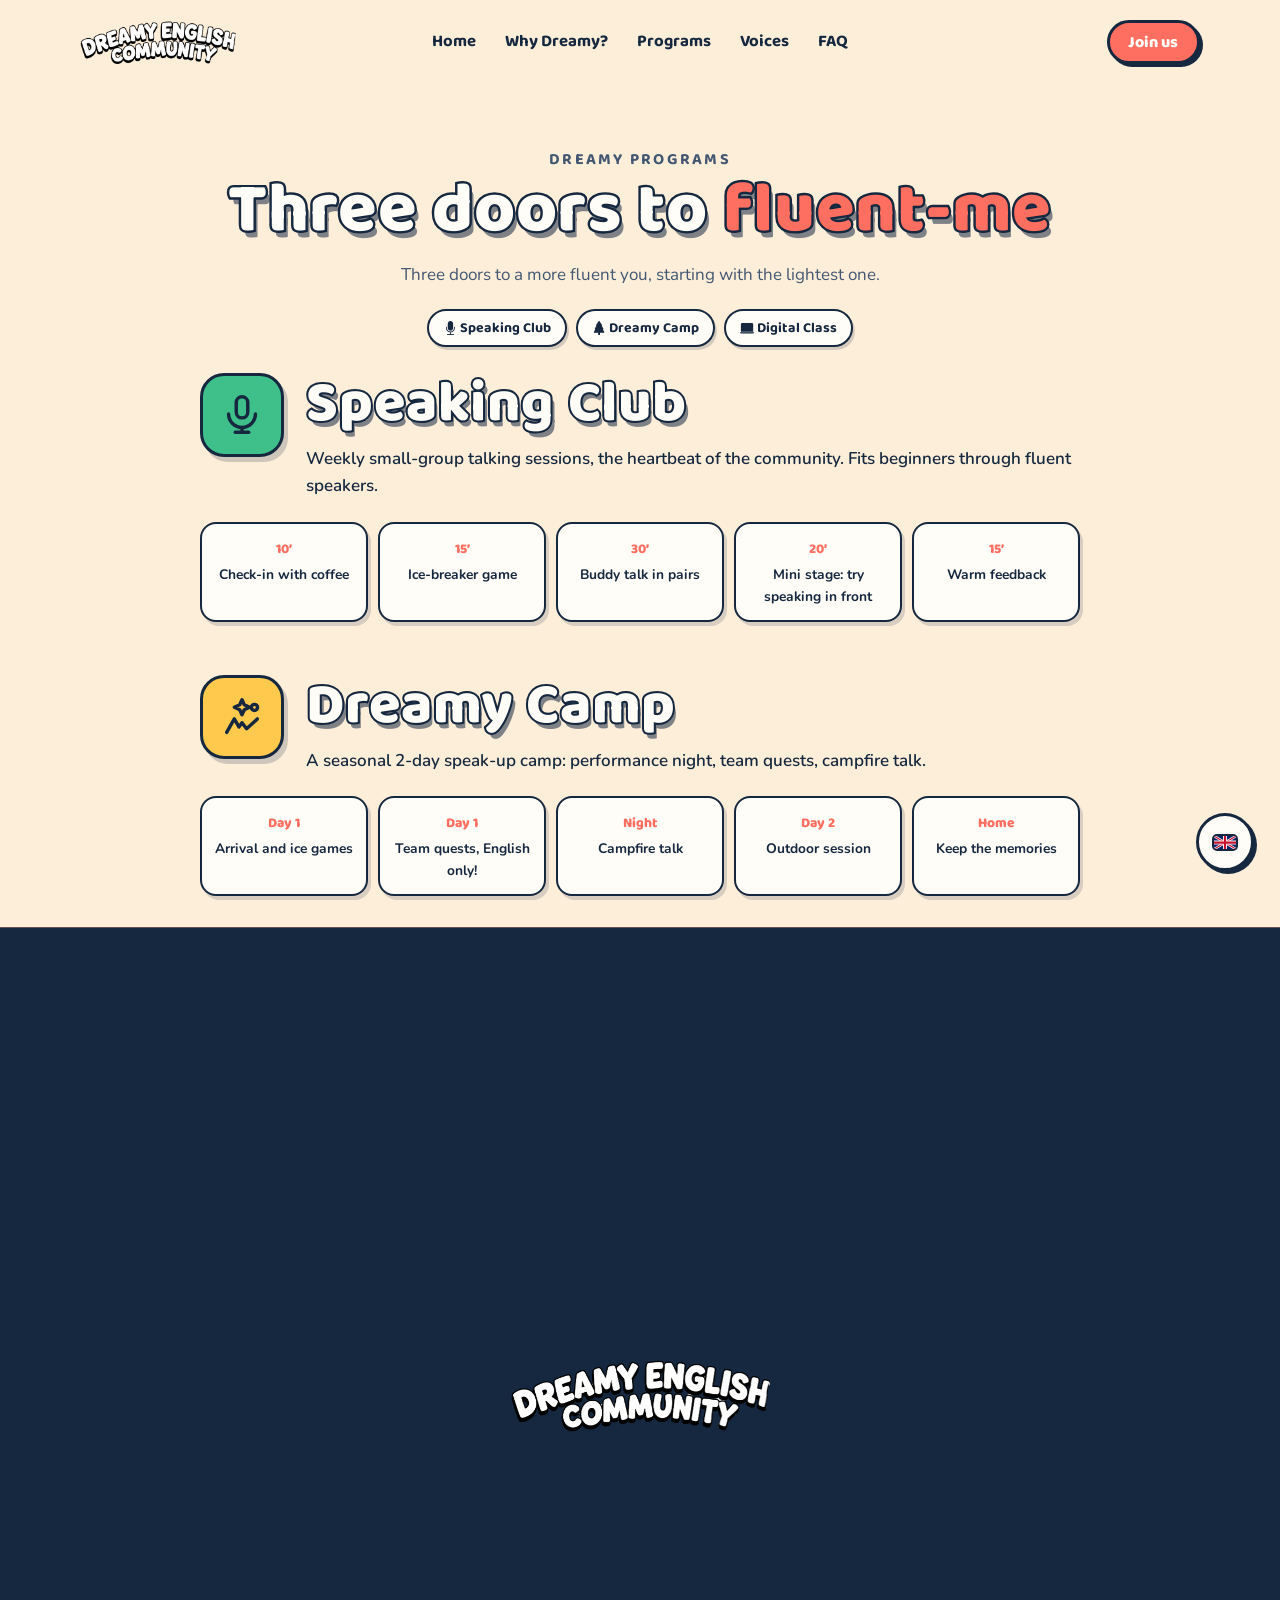
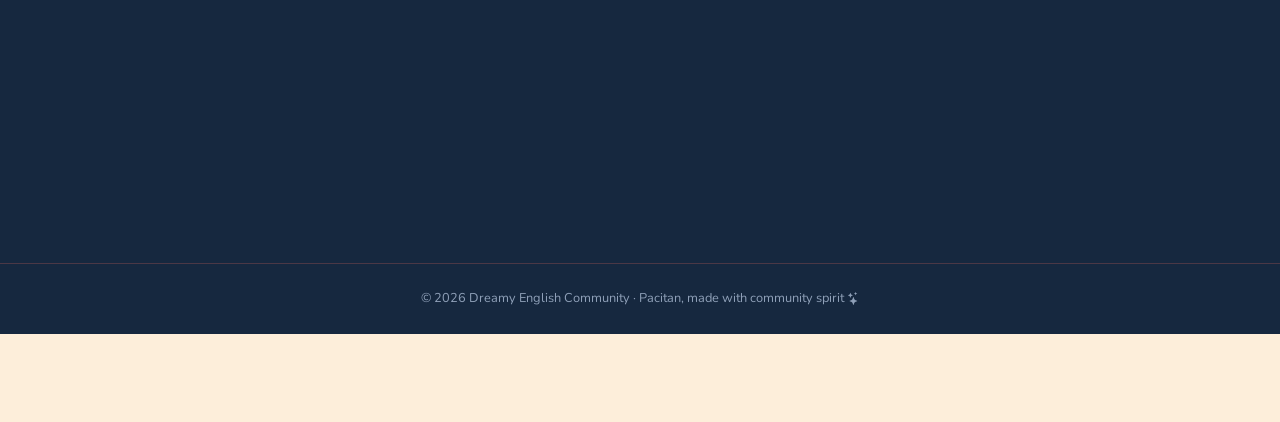
==== programs.html @ bcf71fe1 "minimal feature" ====
<!DOCTYPE html>
<html lang="en" data-lang="en">
<head>
  <meta charset="UTF-8" />
  <meta name="viewport" content="width=device-width, initial-scale=1" />
  <title>Programs · Dreamy English Community Pacitan</title>
  <meta name="description" content="Training programs at Dreamy English Community Pacitan: weekly Speaking Club, Dreamy Camp, and Digital Class." />
  <meta name="theme-color" content="#fdeeda" />
  <link rel="icon" type="image/svg+xml" href="assets/img/favicon.svg" />
  <!-- Logo wordmark DMC (asli komunitas) -->
  <link rel="preload" as="image" type="image/webp" href="assets/img/DMC.webp" />
  <link rel="preconnect" href="https://fonts.googleapis.com" />
  <link rel="preconnect" href="https://fonts.gstatic.com" crossorigin />
  <link href="https://fonts.googleapis.com/css2?family=Baloo+2:wght@600;700;800&family=Nunito:wght@400;600;700;800&display=swap" rel="stylesheet" />
  <link rel="stylesheet" href="assets/css/style.css?v=13" />
  <!-- Bootstrap Icons: font ikon lokal (assets/vendor) -->
  <link rel="stylesheet" href="assets/vendor/bootstrap-icons/bootstrap-icons.min.css" />
  <!-- Satu modul JS per fungsi; i18n.js dimuat lebih dulu (kamus bahasa) -->
  <script src="assets/js/i18n.js?v=10" defer></script>
  <script src="assets/js/transition.js?v=10" defer></script>
  <script src="assets/js/nav.js?v=10" defer></script>
  <script src="assets/js/reveal.js?v=10" defer></script>
  <script src="assets/js/modal.js?v=10" defer></script>
  <script src="assets/js/stats.js?v=10" defer></script>
  <script src="assets/js/tilt.js?v=10" defer></script>
</head>

<body data-meta-title="meta.title.programs" data-meta-desc="meta.desc.programs">
  <!-- Tirai transisi antar halaman -->
  <div class="page-curtain" aria-hidden="true">
    <div class="curtain curtain--a"></div>
    <div class="curtain curtain--b"><img src="assets/img/DMC.webp" alt="" width="967" height="272" decoding="async"></div>
  </div>

  <a class="skip-link" href="#main"><span data-i18n="a11y.skip">Skip to content →</span></a>

  <header class="nav">
    <div class="wrap nav__inner">
      <a class="nav__brand" href="index.html" data-page>
        <img class="brand-logo" src="assets/img/DMC.webp" alt="Dreamy English Community" width="967" height="272" decoding="async" fetchpriority="high">
      </a>

      <nav class="nav__links" aria-label="Main">
        <a href="index.html" data-page><span data-i18n="nav.home">Home</span></a>
        <a href="index.html#why" data-page><span data-i18n="nav.why">Why Dreamy?</span></a>
        <a href="programs.html" aria-current="page"><span data-i18n="nav.programs">Programs</span></a>
        <a href="index.html#voices" data-page><span data-i18n="nav.voices">Voices</span></a>
        <a href="index.html#faq" data-page><span data-i18n="nav.faq">FAQ</span></a>
      </nav>

      <div class="nav__actions">
        <button class="btn btn--coral btn--sm" data-open-modal>
          <span data-i18n="btn.join">Join us</span>
        </button>
      </div>
    </div>
  </header>

  <div class="nav__sheet" id="menu-sheet">
    <button class="sheet__close" data-close-menu aria-label="Close menu / tutup menu">
      <svg viewBox="0 0 24 24" fill="none" stroke="currentColor" stroke-width="3" stroke-linecap="round"><path d="M5 5l14 14M19 5L5 19"/></svg>
    </button>
    <a href="index.html" data-page><span data-i18n="nav.home">Home</span></a>
    <a href="index.html#why" data-page><span data-i18n="nav.why">Why Dreamy?</span></a>
    <a href="programs.html"><span data-i18n="nav.programs">Programs</span></a>
    <a href="index.html#voices" data-page><span data-i18n="nav.voices">Voices</span></a>
    <a href="index.html#faq" data-page><span data-i18n="nav.faq">FAQ</span></a>
    <button class="btn btn--coral" data-open-modal><span data-i18n="sheet.join">Join the community</span></button>
    <p class="sheet-tag"><i class="bi bi-stars" aria-hidden="true"></i> <span data-i18n="sheet.tag.programs">Pick your class, come along, keep talking</span></p>
  </div>

  <main id="main">
    <!-- Header halaman -->
    <section class="page-hero" data-bg="#fdeeda">
      <div class="wrap">
        <p class="eyebrow reveal" data-i18n="pg.eyebrow">Dreamy programs</p>
        <h1 class="sticker reveal" style="--d:1"><span data-i18n="pg.rest">Three doors to</span> <span style="color:var(--coral)" data-i18n="pg.hl">fluent-me</span></h1>
        <p class="section-sub reveal" style="--d:2" data-i18n="pg.sub">Three doors to a more fluent you, starting with the lightest one.</p>
        <div class="chips reveal" style="--d:3">
          <span><i class="bi bi-mic-fill" aria-hidden="true"></i> Speaking Club</span>
          <span><i class="bi bi-tree-fill" aria-hidden="true"></i> Dreamy Camp</span>
          <span><i class="bi bi-laptop-fill" aria-hidden="true"></i> Digital Class </i></span></span>
        </div>
      </div>
    </section>

    <div class="program-page" data-bg="#e9f7fb">
      <div class="wrap">
        <!-- ============ Program 1 ============ -->
        <article class="program-detail reveal" id="speaking-club">
          <div class="row">
            <div class="big-icon" style="--icon-bg: var(--leaf)">
              <svg viewBox="0 0 24 24" fill="none" stroke="currentColor" stroke-width="1.8" stroke-linecap="round" stroke-linejoin="round">
                <rect x="9" y="2.5" width="6" height="11" rx="3"/>
                <path d="M5 11.5a7 7 0 0 0 14 0"/>
                <path d="M12 18.5V21"/><path d="M8.5 21h7"/>
              </svg>
            </div>
            <div>
              <h2 class="sticker">Speaking Club</h2>
              <p class="lead" data-i18n="d1.body">Weekly small-group talking sessions, the heartbeat of the community. Fits beginners through fluent speakers.</p>
            </div>
          </div>
          <!-- TODO: sesuaikan ritme sesi dengan kebiasaan komunitas -->
          <ul class="flow" data-stagger>
            <li><em>10’</em><span data-i18n="d1.f1">Check-in with coffee</span></li>
            <li><em>15’</em><span data-i18n="d1.f2">Ice-breaker game</span></li>
            <li><em>30’</em><span data-i18n="d1.f3">Buddy talk in pairs</span></li>
            <li><em>20’</em><span data-i18n="d1.f4">Mini stage: try speaking in front</span></li>
            <li><em>15’</em><span data-i18n="d1.f5">Warm feedback</span></li>
          </ul>
        </article>

        <!-- ============ Program 2 ============ -->
        <article class="program-detail reveal" id="dreamy-camp">
          <div class="row">
            <div class="big-icon" style="--icon-bg: var(--sun)">
              <svg viewBox="0 0 24 24" fill="none" stroke="currentColor" stroke-width="1.8" stroke-linecap="round" stroke-linejoin="round">
                <path d="M12 3l1.2 2.6L16 6.9l-2.8 1.3L12 10.8l-1.2-2.6L8 6.9l2.8-1.3z"/>
                <path d="M4 20l4-7 2.4 4.2L12 15l2.4 3.1L20 13"/>
                <circle cx="18.5" cy="7" r="1.6"/>
              </svg>
            </div>
            <div>
              <h2 class="sticker">Dreamy Camp</h2>
              <p class="lead" data-i18n="d2.body">A seasonal 2-day speak-up camp: performance night, team quests, campfire talk.</p>
            </div>
          </div>
          <ul class="flow" data-stagger>
            <li><em>Day 1</em><span data-i18n="d2.f1">Arrival and ice games</span></li>
            <li><em>Day 1</em><span data-i18n="d2.f2">Team quests, English only!</span></li>
            <li><em>Night</em><span data-i18n="d2.f3">Campfire talk</span></li>
            <li><em>Day 2</em><span data-i18n="d2.f4">Outdoor session</span></li>
            <li><em>Home</em><span data-i18n="d2.f5">Keep the memories</span></li>
          </ul>
        </article>

        <!-- ============ Program 3 ============ -->
        <article class="program-detail reveal" id="digital-class">
          <div class="row">
            <div class="big-icon" style="--icon-bg: var(--sky)">
              <svg viewBox="0 0 24 24" fill="none" stroke="currentColor" stroke-width="1.8" stroke-linecap="round" stroke-linejoin="round">
                <rect x="3" y="4.5" width="18" height="12" rx="2.5"/>
                <path d="M9 20h6"/><path d="M12 16.5V20"/>
                <path d="M10 8.2l4 2.3-4 2.3z"/>
              </svg>
            </div>
            <div>
              <span class="soon-note"><i class="bi bi-hourglass-split" aria-hidden="true"></i> <span data-i18n="soon.badge">Coming soon</span></span>
              <h2 class="sticker">Digital Class</h2>
              <p class="lead" data-i18n="d3.body">Short online classes: pronunciation, grammar pills, presentation basics.</p>
            </div>
          </div>
          <ul class="flow" data-stagger>
            <li><em>Live</em><span data-i18n="d3.f1">Online class each week</span></li>
            <li><em>Pills</em><span data-i18n="d3.f2">5-minute grammar pills</span></li>
            <li><em>Drill</em><span data-i18n="d3.f3">Self-paced drills</span></li>
            <li><em>Gig</em><span data-i18n="d3.f4">Mini presentation gigs</span></li>
            <li><em>Cert</em><span data-i18n="d3.f5">Small certificate</span></li>
          </ul>
        </article>
      </div>
    </div>

    <!-- CTA -->
    <section class="join" id="join" data-bg="#ffeee9">
      <div class="wrap">
        <p class="eyebrow reveal" data-i18n="jn2.eyebrow">Pick one, or all three</p>
        <h2 class="reveal sticker" style="--d:1"><span data-i18n="jn2.rest">See you at the</span> <span style="color:var(--coral)" data-i18n="jn2.hl">next meetup</span></h2>
        <p class="section-sub reveal" style="--d:2" data-i18n="jn2.sub">No level bar to clear, just the intention to come. We clear the rest together.</p>
        <div class="join__cta reveal" style="--d:3">
          <button class="btn btn--coral" data-open-modal><span data-i18n="jn1.cta">Join us now</span></button>
          <a class="btn btn--ghost" href="index.html" data-page><span data-i18n="jn.back">Back to home</span></a>
        </div>
      </div>
    </section>
  </main>

  <!-- Footer -->
  <footer class="footer">
    <div class="wrap footer__grid">
      <div>
        <p class="brand">Dreamy English Community</p>
        <p data-i18n="foot.about">Learning English together with the Pacitan community, a human way.</p>
      </div>
      <nav class="footer__links" aria-label="Footer">
        <!-- TODO: ganti tautan sosial media komunitas -->
        <a href="#" rel="noopener">Instagram</a>
        <a href="#" rel="noopener">WhatsApp</a>
        <a href="index.html" data-page><span data-i18n="nav.home">Home</span></a>
        <a href="index.html#faq" data-page><span data-i18n="nav.faq">FAQ</span></a>
      </nav>
    </div>
    <small>© <span id="year">2026</span> <span data-i18n="foot.tail">Dreamy English Community · Pacitan, made with community spirit</span> <i class="bi bi-stars" aria-hidden="true"></i></small>
  </footer>

  <!-- Modal join (identik dengan halaman utama) -->
  <div class="modal" role="dialog" aria-modal="true" aria-labelledby="join-title" hidden>
    <div class="modal__backdrop" data-close-modal></div>
    <div class="modal__panel">
      <button class="modal__close" data-close-modal aria-label="Close">
        <svg viewBox="0 0 24 24" fill="none" stroke="currentColor" stroke-width="3" stroke-linecap="round"><path d="M5 5l14 14M19 5L5 19"/></svg>
      </button>
      <img class="modal__logo" src="assets/img/DMC.webp" alt="" width="967" height="272" loading="lazy" decoding="async">
      <h3 id="join-title"><span data-i18n="modal.title">Join Dreamy!</span> <i class="bi bi-stars" style="color:var(--coral)" aria-hidden="true"></i></h3>
      <p class="modal__intro" data-i18n="modal.intro">Three easy steps to join the community:</p>
      <ol class="modal__steps">
        <li><span class="n">1</span><span data-i18n="modal.s1">Say hi on our contact, and the admin will greet you.</span></li>
        <li><span class="n">2</span><span data-i18n="modal.s2">Join the community group for schedules.</span></li>
        <li><span class="n">3</span><span data-i18n="modal.s3">Show up and shine at the next meetup!</span></li>
      </ol>
      <!-- TODO: ganti tautan berikut dengan kontak asli komunitas -->
      <div class="modal__links">
        <a class="btn btn--coral" href="#" rel="noopener"><span data-i18n="modal.wa">Chat via WhatsApp</span></a>
        <a class="btn btn--ghost" href="#" rel="noopener"><span data-i18n="modal.ig">DM via Instagram</span></a>
      </div>
    </div>
  </div>

  <!-- Pemilih bahasa melayang: fixed kanan bawah, tetap terpakai saat digulir.
       Bendera SVG inline (UK / Indonesia / Jerman), pilih via klik atau tap. -->
  <div class="lang-fab">
    <div class="lang-pop" id="lang-pop" hidden>
      <p class="lang-pop__title" data-i18n="lang.title">Language</p>
      <button type="button" class="lang-pop__item" data-lang-choice="en" aria-pressed="true">
        <svg class="flag flag--en" viewBox="0 0 60 36" aria-hidden="true" focusable="false"><rect width="60" height="36" fill="#012169"/><path d="M0 0l60 36M60 0L0 36" stroke="#fff" stroke-width="7"/><path d="M0 0l60 36M60 0L0 36" stroke="#C8102E" stroke-width="3"/><path d="M30 0v36M0 18h60" stroke="#fff" stroke-width="11"/><path d="M30 0v36M0 18h60" stroke="#C8102E" stroke-width="6"/></svg>
        <span data-i18n="lang.en">English</span>
        <i class="bi bi-check2" aria-hidden="true"></i>
      </button>
      <button type="button" class="lang-pop__item" data-lang-choice="id" aria-pressed="false">
        <svg class="flag flag--id" viewBox="0 0 60 36" aria-hidden="true" focusable="false"><rect width="60" height="18" fill="#CE1126"/><rect y="18" width="60" height="18" fill="#fff"/></svg>
        <span data-i18n="lang.id">Indonesian</span>
        <i class="bi bi-check2" aria-hidden="true"></i>
      </button>
      <button type="button" class="lang-pop__item" data-lang-choice="de" aria-pressed="false">
        <svg class="flag flag--de" viewBox="0 0 60 36" aria-hidden="true" focusable="false"><rect width="60" height="12" fill="#1a1a1a"/><rect y="12" width="60" height="12" fill="#DD0000"/><rect y="24" width="60" height="12" fill="#FFCE00"/></svg>
        <span data-i18n="lang.de">German</span>
        <i class="bi bi-check2" aria-hidden="true"></i>
      </button>
    </div>
    <button type="button" class="lang-fab__btn" data-lang-toggle aria-expanded="false" aria-controls="lang-pop" aria-label="Pilih bahasa / choose language">
      <svg class="flag flag--en" viewBox="0 0 60 36" aria-hidden="true" focusable="false"><rect width="60" height="36" fill="#012169"/><path d="M0 0l60 36M60 0L0 36" stroke="#fff" stroke-width="7"/><path d="M0 0l60 36M60 0L0 36" stroke="#C8102E" stroke-width="3"/><path d="M30 0v36M0 18h60" stroke="#fff" stroke-width="11"/><path d="M30 0v36M0 18h60" stroke="#C8102E" stroke-width="6"/></svg>
      <svg class="flag flag--id" viewBox="0 0 60 36" aria-hidden="true" focusable="false"><rect width="60" height="18" fill="#CE1126"/><rect y="18" width="60" height="18" fill="#fff"/></svg>
      <svg class="flag flag--de" viewBox="0 0 60 36" aria-hidden="true" focusable="false"><rect width="60" height="12" fill="#1a1a1a"/><rect y="12" width="60" height="12" fill="#DD0000"/><rect y="24" width="60" height="12" fill="#FFCE00"/></svg>
    </button>
  </div>

</body>
</html>
---- assets/css/style.css ----
/* ==========================================================================
   Dreamy English Community · Pacitan
   Style sheet original (ditulis dari nol).
   Fitur: responsivitas (fp-fluid + breakpoint 810px),
          animasi halaman, transisi antar-halaman, reveal on scroll,
          modal "bounce-in", marquee, aksen warna per section,
          dukungan prefers-reduced-motion.
   Catatan: font Baloo 2 + Nunito dimuat dari Google Fonts (gratis).
            Jika offline, otomatis memakai font sistem.
   ========================================================================== */

/* ---------- 1. Desain token ---------- */
:root {
  /* Palet orisinal: ganti di sini untuk mengubah seluruh nuansa situs */
  --ink:        #16283f;   /* biru tua (teks/garis) */
  --ink-soft:   #435672;
  --paper:      #fffdf7;   /* putih gading (kartu) */
  --cream:      #fdf2e2;   /* dasar hero */
  --coral:      #ff6f61;
  --sun:        #ffc94d;
  --sky:        #5ec8f0;
  --leaf:       #3fbf8a;
  --grape:      #8a7bf7;
  --pink:       #ffb48c;

  --font-display: "Baloo 2", "Trebuchet MS", system-ui, -apple-system, sans-serif;
  --font-body:    "Nunito", system-ui, -apple-system, "Segoe UI", sans-serif;

  /* Lebar teks outline ikut skala ukuran font (halus di semua ukuran) */
  --stroke-w: clamp(2px, 0.055em + 1px, 6px);

  --radius-lg: 26px;
  --radius-md: 18px;

  /* Kurva: overshoot lembut untuk pop/bounce, lainnya alami */
  --ease-pop:  cubic-bezier(0.2, 0.9, 0.3, 1.25);
  --ease-out:  cubic-bezier(0.22, 1, 0.36, 1);
  --ease-swap: cubic-bezier(0.44, 0, 0.56, 1);

  --nav-h: 84px;
  --wrap: 1120px;
}

/* ---------- 2. Dasar ---------- */
*, *::before, *::after { box-sizing: border-box; margin: 0; padding: 0; }

html {
  scroll-behavior: smooth;
  /* mencegah scroll horizontal dari marquee/dekorasi */
  overflow-x: clip;
}

body {
  font-family: var(--font-body);
  font-size: 17px;
  line-height: 1.6;
  color: var(--ink);
  /* Latar bergeser lembut saat pengunjung melewati section berbeda
     (fitur "background color transition") */
  background-color: var(--page-bg, var(--cream));
  transition: background-color 0.9s var(--ease-swap);
  overflow-x: clip;
}

img, svg { display: block; max-width: 100%; }
a { color: inherit; text-decoration: none; }
ul, ol { list-style: none; }
button { font: inherit; border: 0; background: none; cursor: pointer; color: inherit; }

::selection { background: var(--sun); color: var(--ink); }

::-webkit-scrollbar { width: 10px; }
::-webkit-scrollbar-track { background: transparent; }
::-webkit-scrollbar-thumb {
  background: color-mix(in srgb, var(--ink) 55%, transparent);
  border-radius: 99px;
  border: 2px solid transparent;
  background-clip: content-box;
}

:focus-visible {
  outline: 3px solid var(--grape);
  outline-offset: 3px;
  border-radius: 6px;
}

.wrap {
  width: min(100% - 2.5rem, var(--wrap));
  margin-inline: auto;
}

/* Tautan lewati-konten (muncul saat difokuskan) */
.skip-link {
  position: fixed;
  top: 0.6rem;
  left: 0.6rem;
  z-index: 90;
  font-family: var(--font-display);
  font-weight: 700;
  background: var(--ink);
  color: #fff;
  border-radius: 999px;
  padding: 0.55em 1.1em;
  transform: translateY(-300%);
  transition: transform 0.25s ease;
}
.skip-link:focus-visible { transform: none; }

/* Utilitas teks gaya "stiker outline + bayangan keras"
   (teknik: paint-order + text-stroke, ditulis mandiri) */
.sticker {
  font-family: var(--font-display);
  font-weight: 800;
  color: var(--paper);
  -webkit-text-stroke: var(--stroke-w) var(--ink);
  paint-order: stroke fill;
  text-shadow:
    calc(var(--stroke-w) * 0.8) calc(var(--stroke-w) * 1.4) 0
    color-mix(in srgb, var(--ink) 55%, transparent);
  line-height: 1.08;
  letter-spacing: 0.01em;
}

/* Split bilingual: baris Inggris utama, baris Indonesia pendamping */
.eyebrow {
  font-family: var(--font-display);
  font-weight: 700;
  font-size: clamp(0.82rem, 1vw + 0.4rem, 1rem);
  letter-spacing: 0.14em;
  text-transform: uppercase;
  color: var(--ink-soft);
}

.section-head {
  max-width: 640px;
  margin-inline: auto;
  text-align: center;
  margin-bottom: clamp(2rem, 4vw, 3.4rem);
}
.section-head h2 {
  font-size: clamp(2rem, 3.2vw + 1rem, 3.4rem);
  margin: 0.3em 0 0.45em;
}
.section-head .section-sub {
  color: var(--ink-soft);
  font-size: clamp(1rem, 0.6vw + 0.85rem, 1.15rem);
}

/* ---------- 3. Tombol (hover "3D shift": melempar bayangan) ---------- */
.btn {
  --btn-bg: var(--sun);
  position: relative;
  display: inline-flex;
  align-items: center;
  gap: 0.6em;
  font-family: var(--font-display);
  font-weight: 800;
  font-size: clamp(1rem, 0.4vw + 0.9rem, 1.2rem);
  line-height: 1.2;
  color: var(--ink);
  background: var(--btn-bg);
  border: 3px solid var(--ink);
  border-radius: 999px;
  padding: 0.85em 1.5em;
  box-shadow: 4px 4px 0 var(--ink);
  transition: transform 0.18s ease, box-shadow 0.18s ease, background-color 0.18s ease;
  will-change: transform;
}
.btn:hover {
  transform: translate(-2px, -2px) rotate(-1.6deg);
  box-shadow: 7px 8px 0 var(--ink);
}
.btn:active {
  transform: translate(3px, 3px);
  box-shadow: 1px 1px 0 var(--ink);
}
.btn--coral { --btn-bg: var(--coral); color: var(--paper); }
.btn--ghost { --btn-bg: var(--paper); }
.btn--sm { padding: 0.6em 1.15em; font-size: 1rem; box-shadow: 3px 3px 0 var(--ink); }
/* ---------- 4. Pemilih bahasa melayang: tombol + popup berbendera ---------- */
.lang-fab {
  position: fixed;
  right: clamp(0.9rem, 2vw, 1.6rem);
  bottom: clamp(1.1rem, 4vh, 1.8rem);
  z-index: 70;
  display: grid;
  gap: 0.55rem;
  justify-items: end;
}
.lang-fab__btn {
  width: 58px;
  height: 58px;
  display: grid;
  place-items: center;
  border: 3px solid var(--ink);
  border-radius: 999px;
  background: var(--paper);
  box-shadow: 3px 3px 0 var(--ink);
  cursor: pointer;
  transition: transform 0.25s var(--ease-pop), box-shadow 0.25s ease;
}
/* bendera aktif di dalam tombol (lainnya disorok lewat data-lang pada html) */
.lang-fab__btn .flag { display: none; width: 26px; height: auto; border-radius: 5px; border: 2px solid var(--ink); background: #fff; }
html[data-lang="en"] .lang-fab__btn .flag--en,
html[data-lang="id"] .lang-fab__btn .flag--id,
html[data-lang="de"] .lang-fab__btn .flag--de { display: block; }
.lang-fab__btn:hover { transform: rotate(-6deg) scale(1.07); }
.lang-fab__btn:active { transform: translate(2px, 2px); box-shadow: 1px 1px 0 var(--ink); }
.lang-fab__btn:focus-visible { outline: 3px solid var(--coral); outline-offset: -3px; }
/* panel popup bendera, muncul di atas tombol */
.lang-pop {
  min-width: 216px;
  padding: 0.65rem;
  background: var(--paper);
  border: 3px solid var(--ink);
  border-radius: 18px;
  box-shadow: 5px 5px 0 var(--ink);
  transform-origin: bottom right;
}
.lang-pop[hidden] { display: none; }
body.lang-pop-open .lang-pop { animation: popIn 0.28s var(--ease-pop); }
@keyframes popIn {
  from { opacity: 0; transform: scale(0.7) translateY(10px); }
  to { opacity: 1; transform: none; }
}
.lang-pop__title {
  padding: 0 0.45rem 0.5rem;
  font-family: var(--font-display);
  font-weight: 800;
  font-size: 0.7rem;
  letter-spacing: 0.16em;
  text-transform: uppercase;
  color: var(--ink-soft);
}
.lang-pop__item {
  display: flex;
  align-items: center;
  gap: 0.7rem;
  width: 100%;
  padding: 0.5rem 0.5rem;
  border: 0;
  border-radius: 12px;
  background: none;
  cursor: pointer;
  text-align: left;
  font-family: var(--font-display);
  font-weight: 800;
  font-size: 1rem;
  color: var(--ink);
  transition: background 0.18s ease, transform 0.18s ease;
}
.lang-pop__item:hover { background: color-mix(in srgb, var(--sun) 28%, transparent); transform: translateX(3px); }
.lang-pop__item[aria-pressed="true"] { background: color-mix(in srgb, var(--leaf) 24%, transparent); }
.lang-pop__item:focus-visible { outline: 3px solid var(--coral); outline-offset: -3px; }
.lang-pop__item .flag { width: 36px; flex: none; border-radius: 6px; border: 2px solid var(--ink); background: #fff; }
.lang-pop__item .bi { margin-left: auto; color: var(--leaf); opacity: 0; transition: opacity 0.18s ease; }
.lang-pop__item[aria-pressed="true"] .bi { opacity: 1; }
/* cadangan ruang kosong agar tombol tidak menumpuk konten bawah */
body { padding-bottom: 88px; }
/* Pergantian bahasa: teks fade keluar lalu fade masuk (teks murni, tanpa campur) */
html.i18n-out [data-i18n] { animation: i18nOut 0.2s ease forwards; }
html.i18n-in [data-i18n] { animation: i18nIn 0.22s ease both; }
@keyframes i18nOut { to { opacity: 0; } }
@keyframes i18nIn { from { opacity: 0; } to { opacity: 1; } }
@media (prefers-reduced-motion: reduce) {
  html.i18n-out [data-i18n],
  html.i18n-in [data-i18n],
  body.lang-pop-open .lang-pop { animation: none; }
}

/* ---------- 3b. Bootstrap Icons (pengganti emotikon): sejajar & rapi ---------- */
.bi {
  line-height: 1;
  vertical-align: -0.08em;
  display: inline-block;
}
.spark .bi { vertical-align: 0.02em; }

/* ---------- 4. Navigasi sticky ---------- */
.nav {
  position: sticky;
  top: 0;
  z-index: 40;
  height: var(--nav-h);
  display: flex;
  align-items: center;
  background: transparent;
  transition: background-color 0.4s ease, box-shadow 0.4s ease, backdrop-filter 0.4s ease;
}
body.nav-solid .nav {
  background: color-mix(in srgb, var(--page-bg, var(--cream)) 84%, transparent);
  backdrop-filter: blur(10px) saturate(1.3);
  box-shadow: 0 3px 0 color-mix(in srgb, var(--ink) 10%, transparent);
}
.nav__inner {
  display: grid;
  grid-template-columns: 1fr auto 1fr;
  align-items: center;
  gap: 1.5rem;
}
/* Ponsel (dasar): logo di tengah bar & berfungsi pembuka menu sheet.
   Desktop (min 810px) menggeser logo kembali ke kiri via media query di bawah. */
.nav__brand {
  grid-column: 2;
  justify-self: center;
  display: inline-flex;
  align-items: center;
  cursor: pointer;
  -webkit-tap-highlight-color: transparent;
}
/* Logo wordmark DMC (rasio asli 3868x1088) */
.nav__brand .brand-logo { height: clamp(30px, 2vw + 22px, 44px); width: auto; }

.nav__links {
  display: none; /* ponsel: tersembunyi; desktop mengaktifkannya di min 810px */
  align-items: center;
  gap: 1.6rem;
  font-family: var(--font-display);
  font-weight: 700;
  font-size: 1.05rem;
}
.nav__links a {
  position: relative;
  padding: 0.3em 0.1em;
}
/* garis bawah melompat saat hover */
.nav__links a::after {
  content: "";
  position: absolute;
  left: 0; right: 0; bottom: -2px;
  height: 3px;
  border-radius: 3px;
  background: var(--coral);
  transform: scaleX(0);
  transform-origin: right;
  transition: transform 0.32s var(--ease-pop);
}
.nav__links a:hover::after {
  transform: scaleX(1);
  transform-origin: left;
}
.nav__actions { justify-self: end; display: flex; align-items: center; gap: 0.8rem; }
/* Tombol Join hanya tampil di desktop (min 810px) */
.nav__actions .btn { display: none; }

/* Sheet menu penuh (dibuka lewat logo): tombol tutup di kanan atas + logo dekoratif */
.sheet__close {
  position: absolute;
  top: 1.1rem;
  right: 1.1rem;
  width: 46px; height: 46px;
  display: grid;
  place-items: center;
  border: 3px solid var(--ink);
  border-radius: 999px;
  background: var(--coral);
  color: var(--paper);
  box-shadow: 3px 3px 0 var(--ink);
  transition: transform 0.2s ease, box-shadow 0.2s ease;
}
.sheet__close:hover { transform: rotate(10deg) scale(1.06); }
.sheet__close:active { transform: translate(2px, 2px); box-shadow: 1px 1px 0 var(--ink); }
.sheet__close svg { width: 18px; }

/* Menu layar penuh: sheet dibuka lewat logo, dengan stagger tiap link */
.nav__sheet {
  position: fixed;
  inset: 0;
  z-index: 50; /* di atas nav-bar agar tombol X tidak tertutup */
  display: none;
  flex-direction: column;
  justify-content: center;
  align-items: center;
  gap: 0.4rem;
  background: color-mix(in srgb, var(--cream) 90%, var(--sun) 10%);
  padding: calc(var(--nav-h) + 2rem) 2rem 3rem;
  text-align: center;
}
.nav__sheet a {
  font-family: var(--font-display);
  font-weight: 800;
  font-size: clamp(1.9rem, 7vw, 2.8rem);
  padding: 0.25em 0.5em;
  opacity: 0;
  transform: translateY(-14px);
  transition: opacity 0.4s ease, transform 0.5s var(--ease-pop);
  transition-delay: calc(var(--i, 0) * 60ms);
}
.nav__sheet a:hover { color: var(--coral); }
body.menu-open .nav__sheet a { opacity: 1; transform: none; }
.nav__sheet .sheet-tag { color: var(--ink-soft); font-weight: 700; margin-top: 1.2rem; }

body.menu-open .nav__sheet { display: flex; }
body.menu-open { overflow: hidden; }

/* ---------- 5. Hero ---------- */
.hero {
  position: relative;
  overflow: clip;
  padding: clamp(2.5rem, 6vh, 5rem) 0 clamp(3rem, 7vh, 5rem);
  min-height: calc(100svh - var(--nav-h));
  display: grid;
  align-content: center;
}
.hero__inner {
  display: grid;
  grid-template-columns: 1.15fr 0.85fr;
  gap: clamp(2rem, 4vw, 4rem);
  align-items: center;
}
.hero__badge {
  display: inline-flex;
  align-items: center;
  gap: 0.5em;
  font-family: var(--font-display);
  font-weight: 700;
  font-size: 0.95rem;
  background: var(--paper);
  border: 2.5px solid var(--ink);
  border-radius: 999px;
  padding: 0.45em 1em;
  box-shadow: 3px 3px 0 var(--ink);
  margin-bottom: 1.4rem;
}
.hero__badge .dot {
  width: 10px; height: 10px; border-radius: 99px;
  background: var(--leaf);
  box-shadow: 0 0 0 3px color-mix(in srgb, var(--leaf) 30%, transparent);
  animation: blip 2.2s ease-in-out infinite;
}
@keyframes blip { 50% { box-shadow: 0 0 0 7px color-mix(in srgb, var(--leaf) 14%, transparent); } }

.hero h1 {
  font-size: clamp(2.9rem, 6.2vw + 1rem, 5.6rem);
  max-width: 12ch;
}
.hero h1 .accent { color: var(--sun); }
.hero h1 .accent--coral { color: var(--coral); }
.hero__lead {
  margin-top: 1.2rem;
  font-size: clamp(1.05rem, 0.7vw + 0.9rem, 1.35rem);
  font-weight: 600;
  color: var(--ink);
  max-width: 46ch;
}
.hero__cta {
  display: flex;
  flex-wrap: wrap;
  gap: 1rem;
  margin-top: 1.8rem;
}
.hero__note { margin-top: 1rem; font-size: 0.85rem; color: var(--ink-soft); }

/* Ilustrasi kartu berlapis di kanan, tiap lapis punya "float" sendiri */
.hero__art {
  position: relative;
  aspect-ratio: 4 / 4.6;
  max-width: 460px;
  justify-self: end;
  width: 100%;
}
.hero-card {
  position: absolute;
  border: 3px solid var(--ink);
  border-radius: var(--radius-lg);
  background: var(--paper);
  box-shadow: 6px 8px 0 color-mix(in srgb, var(--ink) 22%, transparent);
  display: grid;
  place-items: center;
  font-weight: 700;
  will-change: transform;
}
.hero-card svg { width: 55%; }
.hero-card--sun {
  width: 62%; aspect-ratio: 1;
  top: 4%; left: 0; z-index: 2;
  background: var(--sun);
  border-radius: 999px;
  animation: floaty 5s ease-in-out infinite;
}
.hero-card--sky {
  width: 54%; aspect-ratio: 1;
  bottom: 0; right: 2%;
  background: var(--sky);
  border-radius: 999px;
  animation: floaty 6.2s ease-in-out 0.4s infinite;
}
.hero-card--paper {
  width: 58%;
  aspect-ratio: 4/3.4;
  top: 30%; right: 20%;
  z-index: 3;
  padding: 1rem;
  animation: floaty 5.6s ease-in-out 0.8s infinite;
}
.hero-card--paper .gc {
  font-family: var(--font-display); font-weight: 800;
  font-size: clamp(1.3rem, 2.4vw, 1.8rem);
  color: var(--ink);
  text-align: center;
}
@keyframes floaty {
  0%, 100% { transform: translateY(0) rotate(var(--rot, 0deg)); }
  50%      { transform: translateY(-12px) rotate(var(--rot, 0deg)); }
}

/* Indikator scroll dengan roda berjalan naik-turun terus */
.scroll-hint {
  display: flex;
  flex-direction: column;
  align-items: center;
  gap: 0.4rem;
  margin: clamp(2rem, 6vh, 3.5rem) auto 0;
  color: var(--ink-soft);
  font-family: var(--font-display);
  font-weight: 700;
  font-size: 0.8rem;
  letter-spacing: 0.16em;
  text-transform: uppercase;
}
.scroll-hint .mouse {
  width: 26px; height: 42px;
  border: 3px solid var(--ink);
  border-radius: 999px;
  position: relative;
  background: var(--paper);
}
.scroll-hint .mouse::before {
  content: "";
  position: absolute;
  left: 50%; top: 8px;
  width: 5px; height: 9px;
  margin-left: -2.5px;
  border-radius: 3px;
  background: var(--ink);
  animation: wheel 1.4s ease-in-out infinite;
}
@keyframes wheel {
  0%   { transform: translateY(0);    opacity: 1; }
  65%  { transform: translateY(11px); opacity: 0; }
  100% { transform: translateY(0);    opacity: 0; }
}

/* ---------- 6. Baris statistik ---------- */
.stats {
  display: grid;
  grid-template-columns: repeat(3, 1fr);
  gap: clamp(1rem, 2.5vw, 2.5rem);
  max-width: 780px;
  margin: 0 auto clamp(3rem, 7vh, 4.5rem);
  text-align: center;
}
.stat__num {
  font-family: var(--font-display);
  font-weight: 800;
  font-size: clamp(2.4rem, 4.6vw + 1rem, 4rem);
  color: var(--ink);
}
.stat__num .suffix { color: var(--coral); }
.stat__label { font-weight: 700; }

/* ---------- 7. Marquee teks berjalan ---------- */
.marquee {
  border-block: 3px solid var(--ink);
  background: var(--paper);
  overflow: clip;
  padding: 0.85rem 0;
}
.marquee__track {
  display: flex;
  gap: 2.6rem;
  width: max-content;
  font-family: var(--font-display);
  font-weight: 800;
  font-size: clamp(1.1rem, 1.4vw + 0.6rem, 1.6rem);
  letter-spacing: 0.06em;
  text-transform: uppercase;
  animation: marquee 26s linear infinite;
}
.marquee__track span { white-space: nowrap; }
.marquee__track .spark { color: var(--coral); }
@keyframes marquee { to { transform: translateX(-50%); } }
.marquee:hover .marquee__track { animation-play-state: paused; }

/* ---------- 8. Reveal on scroll (IntersectionObserver) ---------- */
.reveal {
  opacity: 0;
  transform: translateY(28px);
  transition:
    opacity 0.65s ease,
    transform 0.65s var(--ease-out);
  transition-delay: calc(var(--d, 0) * 85ms);
  will-change: opacity, transform;
}
.reveal.is-in { opacity: 1; transform: none; }

/* ---------- 9. Section "Mengapa Dreamy" ---------- */
.why { padding: clamp(3.5rem, 8vh, 6rem) 0; }
.why__grid {
  display: grid;
  grid-template-columns: repeat(4, 1fr);
  gap: clamp(1rem, 1.8vw, 1.6rem);
}
.card {
  background: var(--paper);
  border: 3px solid var(--ink);
  border-radius: var(--radius-lg);
  padding: 1.6rem 1.3rem 1.4rem;
  box-shadow: 5px 6px 0 color-mix(in srgb, var(--ink) 18%, transparent);
  transition: transform 0.3s var(--ease-pop), box-shadow 0.3s ease;
  position: relative;
}
.card:hover {
  transform: translateY(-6px) rotate(-0.8deg);
  box-shadow: 8px 10px 0 color-mix(in srgb, var(--ink) 22%, transparent);
}
.card__icon {
  width: 62px; height: 62px;
  display: grid; place-items: center;
  border: 3px solid var(--ink);
  border-radius: 18px;
  margin-bottom: 1.1rem;
  background: var(--icon-bg, var(--sky));
}
.card__icon svg { width: 34px; height: 34px; color: var(--ink); }
.card h3 {
  font-family: var(--font-display);
  font-weight: 800;
  font-size: 1.25rem;
  margin-bottom: 0.35rem;
}

/* ---------- 10. Program ---------- */
.programs {
  padding-block: clamp(3.5rem, 8vh, 6rem);
  background:
    radial-gradient(closest-side, color-mix(in srgb, var(--grape) 12%, transparent), transparent)
    no-repeat 85% 12% / 42rem 42rem;
}
.program-grid {
  display: grid;
  grid-template-columns: repeat(3, 1fr);
  gap: clamp(1.2rem, 2vw, 1.8rem);
}
.program {
  display: flex;
  flex-direction: column;
  gap: 0.9rem;
}
.program .tag,
.program-detail .tag {
  align-self: flex-start;
  font-family: var(--font-display);
  font-weight: 700;
  font-size: 0.82rem;
  letter-spacing: 0.1em;
  text-transform: uppercase;
  background: var(--tag-bg, var(--leaf));
  border: 2.5px solid var(--ink);
  border-radius: 999px;
  padding: 0.32em 0.9em;
}
/* Di luar wadah flex, tag butuh blok inline sendiri */
.program-detail .tag {
  display: inline-block;
  margin-bottom: 0.55rem;
}
/* Lencana "segera hadir" (Digital Class masih disiapkan) */
.tag--soon {
  --tag-bg: var(--sun);
  animation: soonWobble 2.8s ease-in-out infinite;
}
.tag--soon .bi {
  vertical-align: -0.12em;
  margin-right: 0.3rem;
}
/* Di kartu program, lencana soon menggantikan tautan detail dan menempel di dasar kartu */
.program .tag--soon { margin-top: auto; }
@keyframes soonWobble {
  0%, 100% { transform: rotate(0deg); }
  25% { transform: rotate(-2deg); }
  75% { transform: rotate(2deg); }
}
@media (prefers-reduced-motion: reduce) {
  .tag--soon { animation: none; }
}
.program .list { display: grid; gap: 0.4rem; font-size: 0.98rem; }
.program .list li {
  display: flex;
  gap: 0.5rem;
  align-items: flex-start;
}
.program .list li::before {
  /* bi-stars: glif ikon dari font bootstrap-icons (bukan karakter teks) */
  font-family: "bootstrap-icons";
  content: "\f589";
  font-size: 0.8em;
  color: var(--coral);
  flex: none;
  transform: translateY(2px);
}
.program .more {
  margin-top: auto;
  display: inline-flex;
  align-items: center;
  gap: 0.45em;
  font-family: var(--font-display);
  font-weight: 700;
  color: var(--ink);
}
.program .more svg { width: 18px; transition: transform 0.3s var(--ease-pop); }
.program:hover .more svg { transform: translateX(5px); }

/* ---------- 11. Testimoni "Voices" ---------- */
.voices { padding-block: clamp(3.5rem, 8vh, 6rem); }
.voices__grid {
  display: grid;
  grid-template-columns: repeat(3, 1fr);
  gap: clamp(1.2rem, 2vw, 1.8rem);
}
.quote {
  background: var(--paper);
  border: 3px solid var(--ink);
  border-radius: var(--radius-lg);
  padding: 1.5rem;
  box-shadow: 5px 6px 0 color-mix(in srgb, var(--ink) 18%, transparent);
  display: flex;
  flex-direction: column;
  gap: 0.9rem;
}
.quote .stars {
  display: flex;
  gap: 2px;
  color: var(--ink);
}
.quote .stars svg { width: 22px; height: 22px; }
.quote .stars svg .fill { fill: var(--sun); stroke: var(--ink); stroke-width: 1.6; }
.quote blockquote {
  font-weight: 600;
  font-size: 1.02rem;
  color: var(--ink);
}
.quote figcaption {
  margin-top: auto;
  display: flex;
  align-items: center;
  gap: 0.7rem;
}
.avatar {
  width: 44px; height: 44px;
  border-radius: 999px;
  border: 3px solid var(--ink);
  display: grid; place-items: center;
  background: var(--av, var(--sky));
  font-family: var(--font-display);
  font-weight: 800;
}
.quote .who strong { font-family: var(--font-display); display: block; line-height: 1.2; }
.quote .who span { font-size: 0.85rem; color: var(--ink-soft); }

/* ---------- 12. FAQ (ackordion mulus, grid-rows trick) ---------- */
.faq-section { padding-block: clamp(3.5rem, 8vh, 6rem); }
.faq-list { max-width: 760px; margin-inline: auto; display: grid; gap: 0.9rem; }
.faq-item {
  background: var(--paper);
  border: 3px solid var(--ink);
  border-radius: var(--radius-md);
  box-shadow: 4px 5px 0 color-mix(in srgb, var(--ink) 16%, transparent);
  overflow: hidden;
}
.faq-item summary,
.faq-item .faq-q {
  width: 100%;
  display: flex;
  align-items: center;
  justify-content: space-between;
  gap: 1rem;
  padding: 1.05rem 1.2rem;
  font-family: var(--font-display);
  font-weight: 700;
  font-size: 1.1rem;
  text-align: left;
  cursor: pointer;
}
.faq-item .chev {
  flex: none;
  width: 30px; height: 30px;
  border: 2.5px solid var(--ink);
  border-radius: 999px;
  display: grid; place-items: center;
  transition: transform 0.35s var(--ease-pop), background-color 0.3s ease;
  background: var(--sun);
}
.faq-item .chev svg { width: 14px; color: var(--ink); }
.faq-item.open .chev { transform: rotate(180deg); background: var(--coral); }
.faq-a {
  display: grid;
  grid-template-rows: 0fr;             /* tinggi 0 saat tertutup */
  transition: grid-template-rows 0.4s var(--ease-out);
}
.faq-item.open .faq-a { grid-template-rows: 1fr; }
.faq-a > div { overflow: hidden; }
.faq-a p { padding: 0 1.2rem 1.15rem; color: var(--ink-soft); }

/* ---------- 13. CTA akhir + footer ---------- */
.join {
  padding-block: clamp(4rem, 10vh, 6.5rem);
  text-align: center;
}
.join h2 { font-size: clamp(2.4rem, 4vw + 1rem, 4rem); }
.join .section-sub { margin-top: 0.8rem; color: var(--ink-soft); }
.join__cta { display: flex; flex-wrap: wrap; justify-content: center; gap: 1rem; margin-top: 2rem; }

.footer {
  border-top: 3px solid var(--ink);
  background: var(--ink);
  color: #e8eef7;
  padding: 2.6rem 0 1.6rem;
}
.footer__grid {
  display: flex;
  flex-wrap: wrap;
  gap: 1.6rem;
  align-items: start;
  justify-content: space-between;
}
.footer .brand {
  font-family: var(--font-display);
  font-weight: 800;
  font-size: 1.4rem;
  color: #fff;
}

.footer p { color: #b8c4d6; max-width: 32ch; }
.footer__links { display: grid; gap: 0.35rem; font-weight: 700; }
.footer__links a:hover { color: var(--sun); }
.footer small {
  display: block;
  margin-top: 2rem;
  text-align: center;
  color: #8fa0b8;
  font-size: 0.8rem;
}

/* ---------- 14. Modal (dialog "Join") ---------- */
.modal {
  position: fixed;
  inset: 0;
  z-index: 60;
  display: grid;
  place-items: center;
  padding: 1.2rem;
}
.modal[hidden] { display: none; }
.modal__backdrop {
  position: absolute;
  inset: 0;
  background: color-mix(in srgb, var(--ink) 55%, transparent);
  backdrop-filter: blur(4px);
}
.modal__panel {
  position: relative;
  width: min(100%, 480px);
  max-height: calc(100dvh - 2.6rem); /* layar kecil: panel bisa digulir */
  overflow: auto;
  background: var(--cream);
  border: 3px solid var(--ink);
  border-radius: var(--radius-lg);
  box-shadow: 8px 10px 0 color-mix(in srgb, var(--ink) 45%, transparent);
  padding: 1.9rem 1.6rem 1.6rem;
}
.modal__close {
  position: absolute;
  top: -16px; right: -10px;
  width: 44px; height: 44px;
  background: var(--coral);
  color: var(--paper);
  border: 3px solid var(--ink);
  border-radius: 999px;
  display: grid; place-items: center;
  box-shadow: 3px 3px 0 var(--ink);
  transition: transform 0.2s ease, box-shadow 0.2s ease;
}
.modal__close:hover { transform: rotate(8deg) scale(1.06); }
.modal__close svg { width: 18px; }
/* Logo komunitas di atas judul modal */
.modal__logo {
  display: block;
  width: min(230px, 64%);
  height: auto;
  margin: 0.2rem auto 0.9rem;
}
.modal h3 {
  font-family: var(--font-display);
  font-weight: 800;
  font-size: 1.7rem;
  margin-bottom: 0.3rem;
}
.modal__intro { color: var(--ink-soft); margin-bottom: 1.2rem; }
.modal__steps { display: grid; gap: 0.75rem; margin-bottom: 1.4rem; }
.modal__steps li {
  display: flex;
  gap: 0.8rem;
  align-items: center;
  background: var(--paper);
  border: 2.5px solid var(--ink);
  border-radius: 16px;
  padding: 0.7rem 0.9rem;
  font-weight: 600;
}
.modal__steps .n {
  flex: none;
  width: 34px; height: 34px;
  border-radius: 999px;
  border: 2.5px solid var(--ink);
  display: grid; place-items: center;
  font-family: var(--font-display);
  font-weight: 800;
  background: var(--tag-bg, var(--sun));
}
.modal__steps li:nth-child(2n) .n { background: var(--sky); }
.modal__links { display: grid; gap: 0.7rem; }

/* Keyframes modal: masuk dengan overshoot + item berjeda (mirip rasa
   dialog aplikasi, kode tetap nilai & nama orisinal) */
.modal--in .modal__backdrop { animation: fade-in 0.28s ease both; }
.modal--in .modal__panel    { animation: pop-in 0.5s var(--ease-pop) both; }
.modal--in .modal__panel > * { animation: item-in 0.45s var(--ease-pop) both; }
.modal--in .modal__panel > *:nth-child(1) { animation-delay: 0.16s; }
.modal--in .modal__panel > *:nth-child(2) { animation-delay: 0.23s; }
.modal--in .modal__panel > *:nth-child(3) { animation-delay: 0.30s; }
.modal--in .modal__panel > *:nth-child(4) { animation-delay: 0.37s; }
.modal--in .modal__panel > *:nth-child(5) { animation-delay: 0.44s; }

.modal--out .modal__backdrop { animation: fade-out 0.18s ease-in both; }
.modal--out .modal__panel    { animation: pop-out 0.2s ease-in both; }
@keyframes fade-in  { from { opacity: 0; } }
@keyframes fade-out { to   { opacity: 0; } }
@keyframes pop-in {
  from { opacity: 0; transform: translateY(34px) scale(0.86); }
}
@keyframes item-in {
  from { opacity: 0; transform: translateY(16px) scale(0.94); }
}
@keyframes pop-out {
  to { opacity: 0; transform: translateY(18px) scale(0.9); }
}
body.modal-open { overflow: hidden; }

/* ---------- 15. Transisi antar halaman (tirai dua lapis) ---------- */
.page-curtain {
  position: fixed;
  inset: 0;
  z-index: 80;
  pointer-events: none;
}
/* Tanpa JS: tirai tidak berlaku */
html:not(.js) .page-curtain { display: none; }
.page-curtain .curtain {
  position: absolute;
  inset: -2% 0;
  transform: translateY(101%);
  will-change: transform;
}
/* Saat menutup menuju halaman lain: dua lapisan naik dari bawah */
.page-curtain.page-curtain__cover .curtain {
  animation: curtain-close 0.42s ease-in forwards;
}
.page-curtain__cover .curtain--a { animation-delay: 0s; }
.page-curtain__cover .curtain--b { animation-delay: 0.09s; }
@keyframes curtain-close { to { transform: translateY(0); } }
.page-curtain .curtain--a { background: var(--coral); }
.page-curtain .curtain--b {
  background: var(--ink);
  display: grid;
  place-items: center;
}
/* Logo komunitas di tengah tirai */
.page-curtain .curtain--b img {
  width: min(260px, 52vw);
  height: auto;
  animation: curtain-pop 0.5s var(--ease-pop) both 0.12s;
}
@keyframes curtain-pop {
  from { opacity: 0; transform: scale(0.8); }
}

/* Kedatangan halaman: fade-in murni CSS (bebas risiko kilat konten,
   tetap bekerja walau JS nonaktif) */
@keyframes body-fade { from { opacity: 0; } }
@media (prefers-reduced-motion: no-preference) {
  body { animation: body-fade 0.5s ease both; }
}

/* ---------- 16. Responsivitas ----------
   Mobile-first: tata letak desktop menyala dari 810px ke atas.
   Titik 810 menjaga konten tetap terbaca di ponsel besar & tablet kecil. */

/* Tablet (810-1099px): grid kartu 2 kolom */
@media (min-width: 810px) and (max-width: 1099px) {
  .why__grid { grid-template-columns: repeat(2, 1fr); }
}

/* ====== Desktop (min 810px) ======
   Logo kembali ke kiri sebagai beranda, tautan seksi di tengah, Join kanan.
   Pasangan breakpoint global: mobile = @media (max-width: 809.98px),
   desktop = @media (min-width: 810px) ; celah 0.02px menutupi perangkat
   yang melaporkan lebar CSS fraksional. */
@media (min-width: 810px) {
  .nav__brand { grid-column: 1; justify-self: start; }
  .nav__links { display: flex; }
  .nav__actions .btn { display: inline-flex; }
}

@media (max-width: 809.98px) {
  :root { --nav-h: 72px; } /* nav lebih pendek di ponsel */
  body { font-size: 16px; }
  .nav__brand .brand-logo { height: clamp(28px, 7vw, 34px); }

  .hero { min-height: auto; padding-top: 1.5rem; }
  .hero__inner { grid-template-columns: 1fr; }
  .hero__art {
    justify-self: center;
    margin-top: 0.5rem;
    max-width: 360px;
    aspect-ratio: 10/9;
  }
  .hero h1 { max-width: none; }
  .hero__cta .btn { flex: 1 1 auto; justify-content: center; }

  .stats { grid-template-columns: repeat(3, 1fr); gap: 0.8rem; }
  .why__grid { grid-template-columns: 1fr; }
  .program-grid, .voices__grid { grid-template-columns: 1fr; }
}

/* Ponsel diputar / layar pendek: rapatkan agar CTA tetap terlihat
   (dibuat blok terpisah, bukan media bersarang, agar aman di parser lama) */
@media (max-width: 809.98px) and (orientation: landscape) and (max-height: 480px) {
  .hero { padding-block: 1rem; }
  .hero__art { display: none; }
}

@media (max-width: 420px) {
  .hero__cta { flex-direction: column; align-items: stretch; }
  .stats { grid-template-columns: 1fr; row-gap: 1.4rem; }
  .scroll-hint { display: none; }
}

@media (max-width: 300px) {
  :root { --nav-h: 72px; }
}

/* ---------- 17. Aksesibilitas gerak ---------- */
@media (prefers-reduced-motion: reduce) {
  html { scroll-behavior: auto; }
  *, *::before, *::after {
    animation-duration: 0.01ms !important;
    animation-iteration-count: 1 !important;
    transition-duration: 0.01ms !important;
  }
  .marquee__track { animation: none !important; }
  .reveal { opacity: 1; transform: none; }
  .page-curtain { display: none !important; }
}

/* === TODO untuk pemilik: ganti tautan kontak & angka statistik === */

/* ---------- 18. Halaman Programs ---------- */
.page-hero {
  padding: clamp(2.6rem, 7vh, 4.5rem) 0 1.6rem;
  text-align: center;
}
.page-hero h1 { font-size: clamp(2.6rem, 4.6vw + 1rem, 4.4rem); }
.page-hero .section-sub { margin-top: 0.8rem; color: var(--ink-soft); }
.chips {
  display: flex;
  flex-wrap: wrap;
  gap: 0.55rem;
  justify-content: center;
  margin-top: 1.3rem;
}
.chips span {
  font-family: var(--font-display);
  font-weight: 700;
  font-size: 0.88rem;
  background: var(--paper);
  border: 2.5px solid var(--ink);
  border-radius: 999px;
  padding: 0.4em 1em;
  box-shadow: 2px 3px 0 color-mix(in srgb, var(--ink) 18%, transparent);
}

/* Catatan "segera hadir" di halaman program: teks polos tanpa latar/bingkai */
.soon-note {
  display: inline-flex;
  align-items: center;
  gap: 0.3rem;
  margin-bottom: 0.55rem;
  color: var(--ink-soft);
  font-weight: 700;
  font-size: 0.85rem;
  letter-spacing: 0.08em;
  text-transform: uppercase;
}
.soon-note .bi { font-size: 0.95em; }
/* Versi di dalam chip hero: kecil dan melucuti gaya chip (.chips span) */
.chips .soon-note {
  margin-left: 0.3rem;
  margin-bottom: 0;
  padding: 0;
  border: 0;
  border-radius: 0;
  background: none;
  box-shadow: none;
  font-size: 0.72rem;
}

.program-page { padding-bottom: clamp(3.5rem, 8vh, 6rem); }
.program-detail {
  max-width: 880px;
  margin-inline: auto;
}
.program-detail + .program-detail { margin-top: clamp(2.6rem, 6vh, 4rem); }
.program-detail .row {
  display: grid;
  grid-template-columns: auto 1fr;
  gap: 1.4rem;
  align-items: start;
}
.program-detail .big-icon {
  width: 84px; height: 84px;
  border: 3px solid var(--ink);
  border-radius: 24px;
  display: grid; place-items: center;
  background: var(--icon-bg, var(--sky));
  box-shadow: 4px 5px 0 color-mix(in srgb, var(--ink) 20%, transparent);
  flex: none;
}
.program-detail .big-icon svg { width: 46px; height: 46px; color: var(--ink); }
.program-detail h2 {
  /* Biarkan gaya .sticker berlaku: teks putih + stroke tinta (warna saat ini) */
  font-family: var(--font-display);
  font-size: clamp(2.3rem, 3.6vw + 1rem, 3.6rem);
}
.program-detail .lead { margin-top: 0.6rem; font-weight: 600; }

.flow {
  display: grid;
  grid-template-columns: repeat(5, 1fr);
  gap: 0.6rem;
  margin-top: 1.4rem;
  counter-reset: step;
}
.flow li {
  background: var(--paper);
  border: 2.5px solid var(--ink);
  border-radius: 16px;
  padding: 0.85rem 0.6rem 0.75rem;
  text-align: center;
  font-weight: 700;
  font-size: 0.86rem;
  box-shadow: 3px 4px 0 color-mix(in srgb, var(--ink) 16%, transparent);
}
.flow li em {
  display: block;
  font-style: normal;
  font-family: var(--font-display);
  font-weight: 800;
  color: var(--coral);
  margin-bottom: 0.25rem;
}
@media (max-width: 809.98px) {
  .program-detail .row { grid-template-columns: 1fr; }
  .flow { grid-template-columns: repeat(2, 1fr); }
  .flow li:nth-last-child(1):nth-child(odd) { grid-column: 1 / -1; }
}
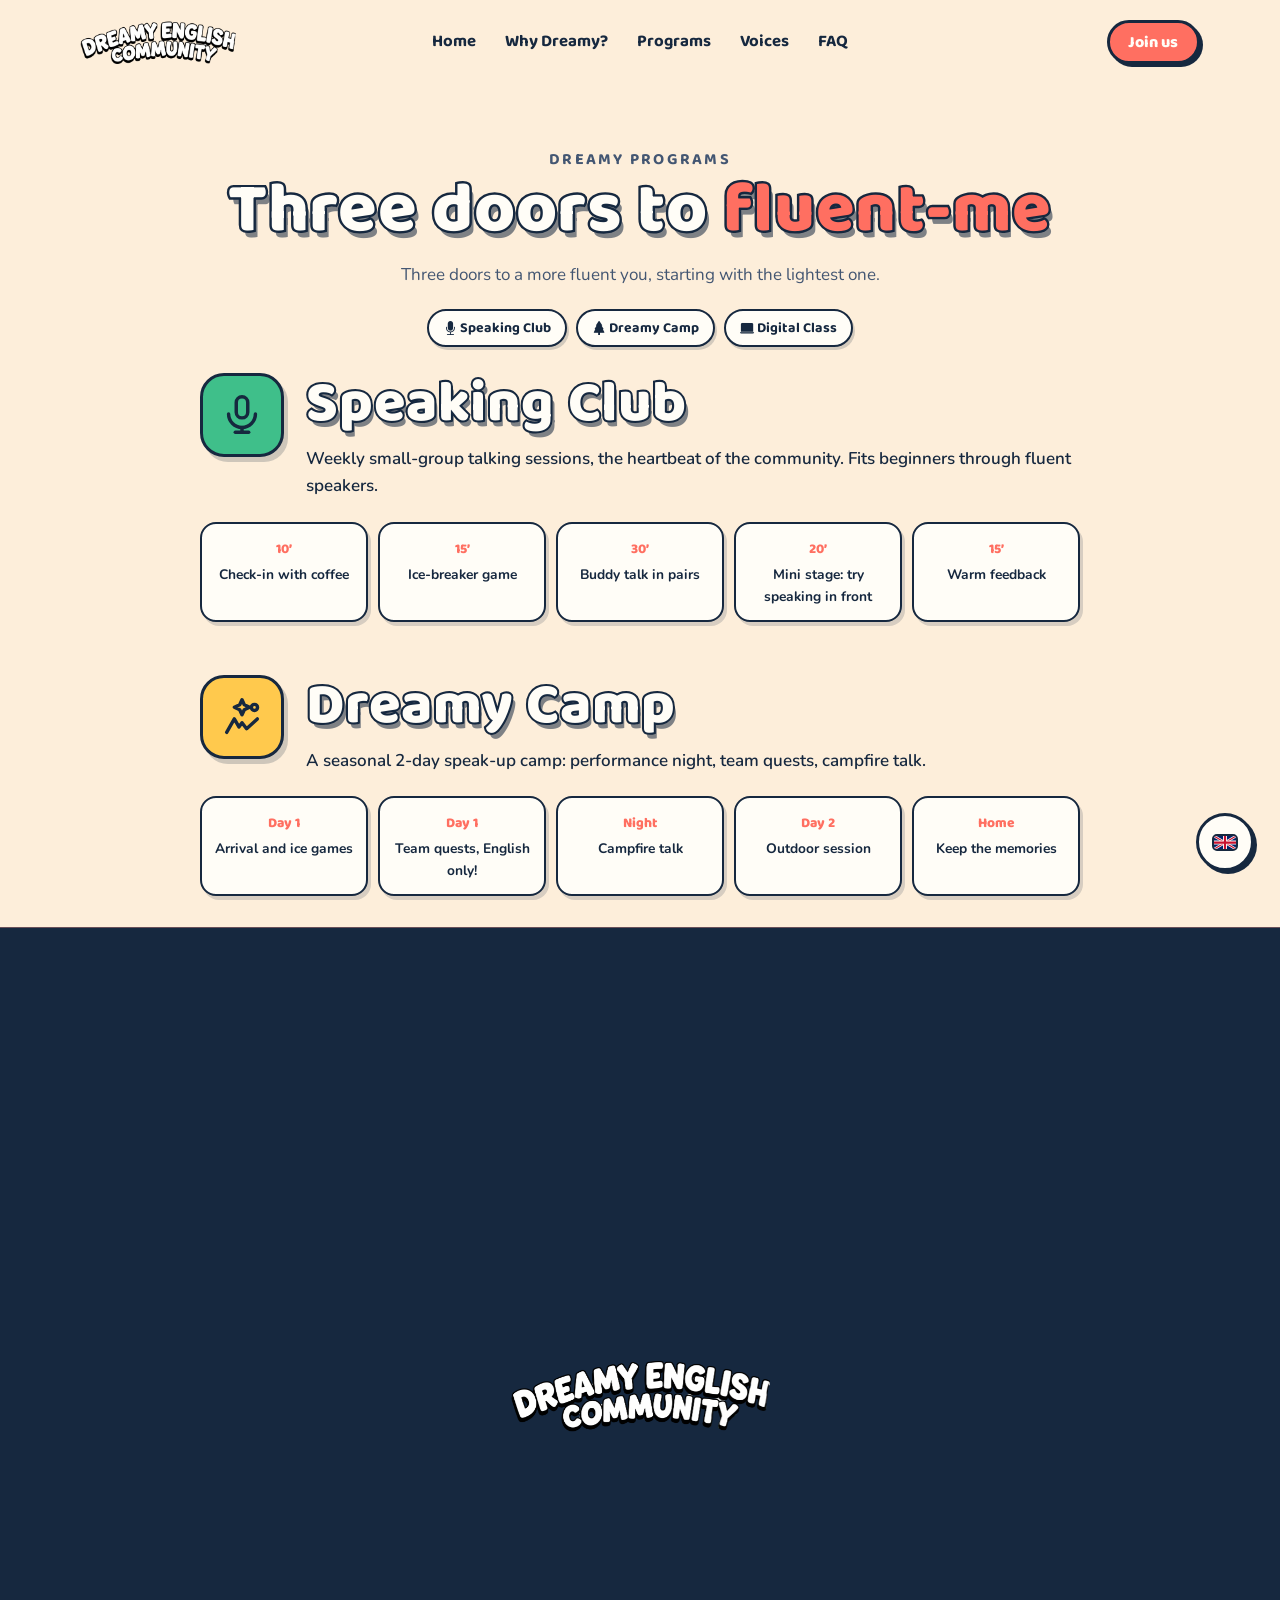
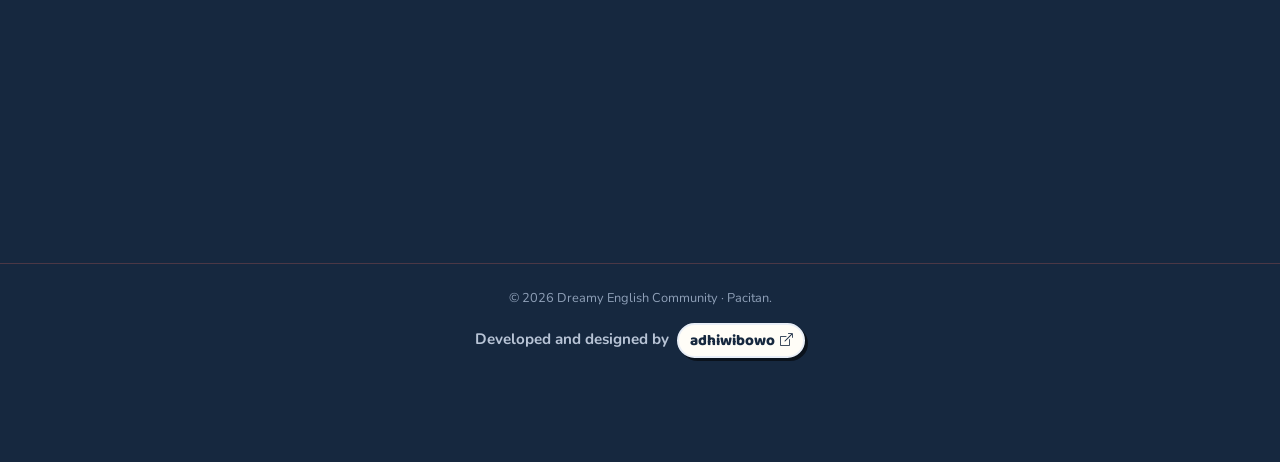
==== commit 491bd5d6: "add new feature" ====
--- a/programs.html
+++ b/programs.html
@@ -12,17 +12,17 @@
   <link rel="preconnect" href="https://fonts.googleapis.com" />
   <link rel="preconnect" href="https://fonts.gstatic.com" crossorigin />
   <link href="https://fonts.googleapis.com/css2?family=Baloo+2:wght@600;700;800&family=Nunito:wght@400;600;700;800&display=swap" rel="stylesheet" />
-  <link rel="stylesheet" href="assets/css/style.css?v=13" />
+  <link rel="stylesheet" href="assets/css/style.css?v=20" />
   <!-- Bootstrap Icons: font ikon lokal (assets/vendor) -->
   <link rel="stylesheet" href="assets/vendor/bootstrap-icons/bootstrap-icons.min.css" />
   <!-- Satu modul JS per fungsi; i18n.js dimuat lebih dulu (kamus bahasa) -->
-  <script src="assets/js/i18n.js?v=10" defer></script>
-  <script src="assets/js/transition.js?v=10" defer></script>
-  <script src="assets/js/nav.js?v=10" defer></script>
-  <script src="assets/js/reveal.js?v=10" defer></script>
-  <script src="assets/js/modal.js?v=10" defer></script>
-  <script src="assets/js/stats.js?v=10" defer></script>
-  <script src="assets/js/tilt.js?v=10" defer></script>
+  <script src="assets/js/i18n.js?v=19" defer></script>
+  <script src="assets/js/transition.js?v=18" defer></script>
+  <script src="assets/js/nav.js?v=18" defer></script>
+  <script src="assets/js/reveal.js?v=18" defer></script>
+  <script src="assets/js/modal.js?v=18" defer></script>
+  <script src="assets/js/stats.js?v=19" defer></script>
+  <script src="assets/js/tilt.js?v=18" defer></script>
 </head>
 
 <body data-meta-title="meta.title.programs" data-meta-desc="meta.desc.programs">
@@ -191,7 +191,11 @@
         <a href="index.html#faq" data-page><span data-i18n="nav.faq">FAQ</span></a>
       </nav>
     </div>
-    <small>© <span id="year">2026</span> <span data-i18n="foot.tail">Dreamy English Community · Pacitan, made with community spirit</span> <i class="bi bi-stars" aria-hidden="true"></i></small>
+    <small>© <span id="year">2026</span> Dreamy English Community · Pacitan.</small>
+    <p class="foot-credit">
+      Developed and designed by
+      <a href="https://adhiwibowo.my.id" target="_blank" rel="noopener">adhiwibowo <i class="bi bi-box-arrow-up-right" aria-hidden="true"></i></a>
+    </p>
   </footer>
 
   <!-- Modal join (identik dengan halaman utama) -->
--- a/assets/css/style.css
+++ b/assets/css/style.css
@@ -48,6 +48,9 @@
   scroll-behavior: smooth;
   /* mencegah scroll horizontal dari marquee/dekorasi */
   overflow-x: clip;
+  /* Kanvas di luar body (mis. bawah footer pada layar sangat tinggi)
+     mewarna gelap persis footer, bukan warna section = tanpa blank */
+  background-color: var(--ink);
 }
 
 body {
@@ -255,8 +258,6 @@
 .lang-pop__item .flag { width: 36px; flex: none; border-radius: 6px; border: 2px solid var(--ink); background: #fff; }
 .lang-pop__item .bi { margin-left: auto; color: var(--leaf); opacity: 0; transition: opacity 0.18s ease; }
 .lang-pop__item[aria-pressed="true"] .bi { opacity: 1; }
-/* cadangan ruang kosong agar tombol tidak menumpuk konten bawah */
-body { padding-bottom: 88px; }
 /* Pergantian bahasa: teks fade keluar lalu fade masuk (teks murni, tanpa campur) */
 html.i18n-out [data-i18n] { animation: i18nOut 0.2s ease forwards; }
 html.i18n-in [data-i18n] { animation: i18nIn 0.22s ease both; }
@@ -758,6 +759,67 @@
 .quote .who strong { font-family: var(--font-display); display: block; line-height: 1.2; }
 .quote .who span { font-size: 0.85rem; color: var(--ink-soft); }
 
+/* ---------- 11b. Section Founder (kartu pendiri & co-pendiri) ---------- */
+.founder-card {
+  max-width: 480px;
+  margin-inline: auto;
+  display: grid;
+  gap: 1rem;
+  text-align: center;
+  padding: 1.3rem 1.3rem 1.6rem;
+}
+.founder-card + .founder-card { margin-top: 1.5rem; }
+.founder-card figcaption {
+  display: grid;
+  gap: 0.35rem;
+  justify-items: center;
+}
+/* Foto besar selebar kartu: bingkai membulat di atas kartu */
+.founder__photo {
+  width: 100%;
+  aspect-ratio: 4 / 3;
+  border-radius: var(--radius-md);
+  border: 3px solid var(--ink);
+  background: var(--ph, var(--sky));
+  box-shadow: 4px 5px 0 color-mix(in srgb, var(--ink) 20%, transparent);
+  overflow: hidden;
+  display: grid;
+}
+.founder__photo img {
+  width: 100%;
+  height: 100%;
+  object-fit: cover;
+}
+.founder-name {
+  font-family: var(--font-display);
+  font-weight: 800;
+  font-size: 1.3rem;
+  color: var(--ink);
+}
+.founder-role {
+  font-family: var(--font-display);
+  font-weight: 700;
+  font-size: 0.78rem;
+  letter-spacing: 0.14em;
+  text-transform: uppercase;
+}
+.founder-bio {
+  color: var(--ink-soft);
+  font-size: 0.95rem;
+  line-height: 1.55;
+}
+/* Desktop: kedua kartu founder berdampingan, tiap petak selebar 1fr */
+@media (min-width: 810px) {
+  .founder .wrap {
+    display: grid;
+    grid-template-columns: repeat(2, 1fr);
+    gap: 1.5rem;
+    align-items: stretch;
+  }
+  .founder .section-head { grid-column: 1 / -1; }
+  .founder-card + .founder-card { margin-top: 0; }
+}
+
 /* ---------- 12. FAQ (ackordion mulus, grid-rows trick) ---------- */
 .faq-section { padding-block: clamp(3.5rem, 8vh, 6rem); }
 .faq-list { max-width: 760px; margin-inline: auto; display: grid; gap: 0.9rem; }
@@ -815,7 +877,9 @@
   border-top: 3px solid var(--ink);
   background: var(--ink);
   color: #e8eef7;
-  padding: 2.6rem 0 1.6rem;
+  /* Bantalan bawah cukup: FAB bahasa tetap melayang tanpa menumpuk teks
+     copyright/kredit, tanpa padding kosong di bawah body */
+  padding: 2.6rem 0 6.5rem;
 }
 .footer__grid {
   display: flex;
@@ -841,6 +905,43 @@
   color: #8fa0b8;
   font-size: 0.8rem;
 }
+/* Kredit pembuat situs: chip putih di atas latar gelap */
+.foot-credit {
+  margin-top: 0.9rem;
+  text-align: center;
+  font-family: var(--font-body);
+  font-weight: 700;
+  font-size: 0.95rem;
+  color: #b8c4d6;
+}
+/* Rule ".footer p" membatasi lebar 32ch dan itu memaksa blok kredit
+   menempel kiri; blok kredit dibebaskan lalu ditaruh di tengah */
+.footer .foot-credit {
+  max-width: none;
+  margin-inline: auto;
+}
+.foot-credit a {
+  display: inline-flex;
+  align-items: center;
+  gap: 0.3rem;
+  margin-left: 0.25rem;
+  padding: 0.22em 0.75em;
+  border: 2.5px solid #e8eef7;
+  border-radius: 999px;
+  background: var(--paper);
+  color: var(--ink);
+  font-family: var(--font-display);
+  font-weight: 800;
+  text-decoration: none;
+  box-shadow: 3px 3px 0 color-mix(in srgb, #000 55%, transparent);
+  transition: transform 0.2s ease, box-shadow 0.2s ease, color 0.2s ease;
+}
+.foot-credit a:hover { color: var(--coral); }
+.foot-credit a:active {
+  transform: translate(2px, 2px);
+  box-shadow: 1px 1px 0 color-mix(in srgb, #000 55%, transparent);
+}
+.foot-credit .bi { font-size: 0.82em; }
 
 /* ---------- 14. Modal (dialog "Join") ---------- */
 .modal {
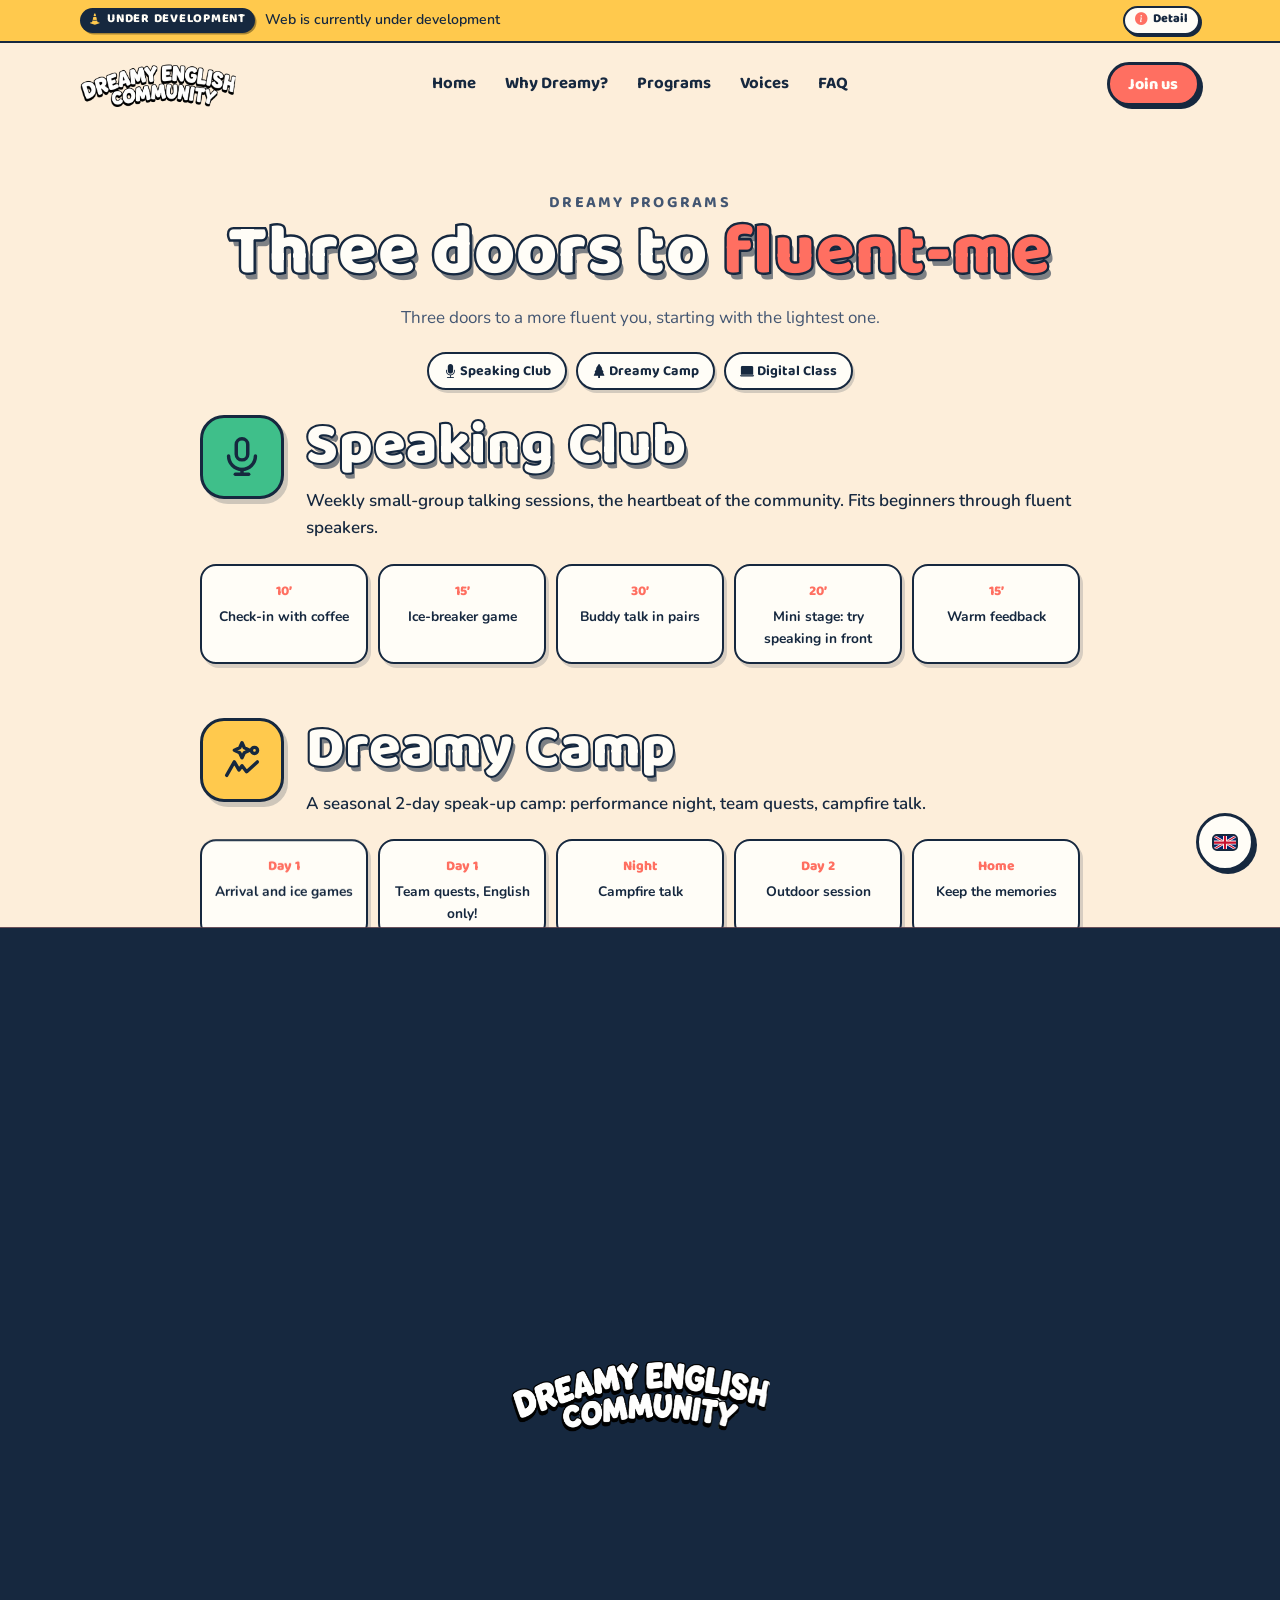
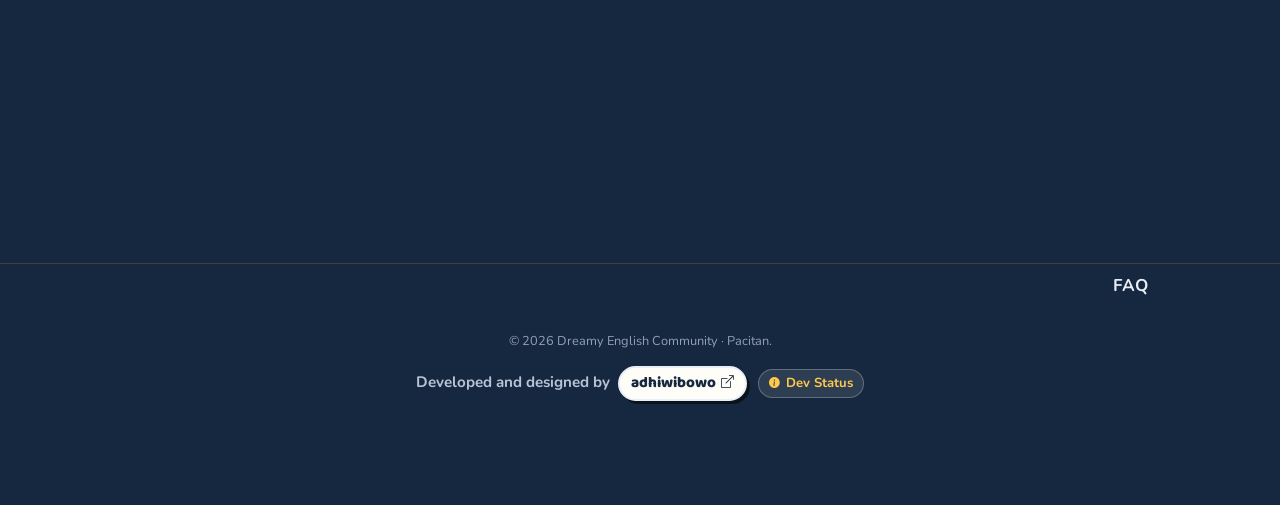
==== commit 99b4507e: "new feature: under development" ====
--- a/programs.html
+++ b/programs.html
@@ -12,17 +12,18 @@
   <link rel="preconnect" href="https://fonts.googleapis.com" />
   <link rel="preconnect" href="https://fonts.gstatic.com" crossorigin />
   <link href="https://fonts.googleapis.com/css2?family=Baloo+2:wght@600;700;800&family=Nunito:wght@400;600;700;800&display=swap" rel="stylesheet" />
-  <link rel="stylesheet" href="assets/css/style.css?v=20" />
+  <link rel="stylesheet" href="assets/css/style.css?v=22" />
   <!-- Bootstrap Icons: font ikon lokal (assets/vendor) -->
   <link rel="stylesheet" href="assets/vendor/bootstrap-icons/bootstrap-icons.min.css" />
   <!-- Satu modul JS per fungsi; i18n.js dimuat lebih dulu (kamus bahasa) -->
-  <script src="assets/js/i18n.js?v=19" defer></script>
+  <script src="assets/js/i18n.js?v=21" defer></script>
   <script src="assets/js/transition.js?v=18" defer></script>
   <script src="assets/js/nav.js?v=18" defer></script>
   <script src="assets/js/reveal.js?v=18" defer></script>
   <script src="assets/js/modal.js?v=18" defer></script>
   <script src="assets/js/stats.js?v=19" defer></script>
   <script src="assets/js/tilt.js?v=18" defer></script>
+  <script src="assets/js/tooltip.js?v=19" defer></script>
 </head>
 
 <body data-meta-title="meta.title.programs" data-meta-desc="meta.desc.programs">
@@ -34,27 +35,57 @@
 
   <a class="skip-link" href="#main"><span data-i18n="a11y.skip">Skip to content →</span></a>
 
-  <header class="nav">
-    <div class="wrap nav__inner">
-      <a class="nav__brand" href="index.html" data-page>
-        <img class="brand-logo" src="assets/img/DMC.webp" alt="Dreamy English Community" width="967" height="272" decoding="async" fetchpriority="high">
-      </a>
-
-      <nav class="nav__links" aria-label="Main">
-        <a href="index.html" data-page><span data-i18n="nav.home">Home</span></a>
-        <a href="index.html#why" data-page><span data-i18n="nav.why">Why Dreamy?</span></a>
-        <a href="programs.html" aria-current="page"><span data-i18n="nav.programs">Programs</span></a>
-        <a href="index.html#voices" data-page><span data-i18n="nav.voices">Voices</span></a>
-        <a href="index.html#faq" data-page><span data-i18n="nav.faq">FAQ</span></a>
-      </nav>
-
-      <div class="nav__actions">
-        <button class="btn btn--coral btn--sm" data-open-modal>
-          <span data-i18n="btn.join">Join us</span>
+  <!-- ==================== HEADER STICKY (DEV BANNER + NAV) ==================== -->
+  <div class="header-sticky">
+    <!-- Section Under Development diatas navbar (tetap sticky saat discroll) -->
+    <aside class="dev-banner" aria-label="Under Development announcement">
+      <div class="wrap dev-banner__inner">
+        <div class="dev-banner__content">
+          <span class="dev-banner__badge">
+            <i class="bi bi-cone-striped" aria-hidden="true"></i>
+            <span data-i18n="dev.topbar.badge">Under Development</span>
+          </span>
+          <span class="dev-banner__msg hide-mobile" data-i18n="dev.topbar.msg">Web ini masih masa development</span>
+        </div>
+        <button type="button" class="dev-banner__btn" data-open-dev-modal aria-label="Lihat detail status development">
+          <i class="bi bi-info-circle-fill" aria-hidden="true"></i>
+          <span data-i18n="dev.topbar.btn">Detail</span>
         </button>
       </div>
-    </div>
-  </header>
+    </aside>
+
+    <!-- Navigasi -->
+    <header class="nav">
+      <div class="wrap nav__inner">
+        <a class="nav__brand" href="index.html" data-page>
+          <img class="brand-logo" src="assets/img/DMC.webp" alt="Dreamy English Community" width="967" height="272" decoding="async" fetchpriority="high">
+        </a>
+
+        <nav class="nav__links" aria-label="Main">
+          <a href="index.html" data-page><span data-i18n="nav.home">Home</span></a>
+          <a href="index.html#why" data-page><span data-i18n="nav.why">Why Dreamy?</span></a>
+          <a href="programs.html" aria-current="page"><span data-i18n="nav.programs">Programs</span></a>
+          <a href="index.html#voices" data-page><span data-i18n="nav.voices">Voices</span></a>
+          <a href="index.html#faq" data-page><span data-i18n="nav.faq">FAQ</span></a>
+        </nav>
+
+        <div class="nav__actions">
+          <button class="btn btn--coral btn--sm" data-open-modal>
+            <span data-i18n="btn.join">Join us</span>
+          </button>
+        </div>
+      </div>
+    </header>
+  </div>
+
+  <!-- Tooltip ponsel: petunjuk ketuk logo untuk membuka menu.
+       Muncul setiap muat ulang (tanpa penyimpanan), hanya < 810px (CSS). -->
+  <div class="tip-menu" role="status">
+    <p class="tip-menu__text" data-i18n="tip.text">Tap the logo to open the menu</p>
+    <button class="btn btn--coral btn--sm tip-menu__btn" type="button" data-tip-close>
+      <span data-i18n="tip.ok">Got it</span>
+    </button>
+  </div>
 
   <div class="nav__sheet" id="menu-sheet">
     <button class="sheet__close" data-close-menu aria-label="Close menu / tutup menu">
@@ -195,11 +226,56 @@
     <p class="foot-credit">
       Developed and designed by
       <a href="https://adhiwibowo.my.id" target="_blank" rel="noopener">adhiwibowo <i class="bi bi-box-arrow-up-right" aria-hidden="true"></i></a>
+      <button type="button" class="foot-dev-btn" data-open-dev-modal aria-label="Lihat status development"><i class="bi bi-info-circle-fill" aria-hidden="true"></i> <span data-i18n="dev.status_btn">Status Dev</span></button>
     </p>
   </footer>
 
+  <!-- ==================== MODAL (UNDER DEVELOPMENT) ==================== -->
+  <div class="modal modal--dev" id="modal-dev" role="dialog" aria-modal="true" aria-labelledby="dev-modal-badge" hidden>
+    <div class="modal__backdrop" data-close-dev-modal></div>
+    <div class="modal__shell dev-modal__shell">
+      <button class="modal__close dev-modal__close" data-close-dev-modal aria-label="Tutup / Close">
+        <svg viewBox="0 0 24 24" fill="none" stroke="currentColor" stroke-width="3" stroke-linecap="round"><path d="M5 5l14 14M19 5L5 19"/></svg>
+      </button>
+
+      <div class="modal__panel dev-modal__panel">
+        <div class="dev-modal__badge" id="dev-modal-badge">
+          <i class="bi bi-cone-striped" aria-hidden="true"></i>
+          <span data-i18n="dev.badge">Under Development</span>
+        </div>
+
+        <img class="modal__logo" src="assets/img/DMC.webp" alt="Dreamy English Community" width="967" height="272" decoding="async">
+
+        <div class="dev-modal__card">
+          <p class="dev-modal__text" data-i18n="dev.desc">
+            Website ini saat ini masih dalam masa development oleh <strong>adhiwibowo</strong>. Kamu bisa mencoba demo interaktif untuk melihat tampilan dan fitur, atau hubungi developer langsung jika ada pertanyaan maupun keperluan kerjasama.
+          </p>
+          <div class="dev-modal__author">
+            <span class="dev-modal__avatar"><i class="bi bi-person-fill" aria-hidden="true"></i></span>
+            <span>
+              <span data-i18n="dev.author_by">Developer:</span>
+              <a href="https://adhiwibowo.my.id" target="_blank" rel="noopener" class="dev-modal__author-link">adhiwibowo <i class="bi bi-box-arrow-up-right" aria-hidden="true"></i></a>
+            </span>
+          </div>
+        </div>
+
+        <div class="dev-modal__actions">
+          <button type="button" class="btn btn--coral dev-modal__btn" data-close-dev-modal id="btn-coba-demo">
+            <i class="bi bi-play-circle-fill" aria-hidden="true"></i>
+            <span data-i18n="dev.demo">Coba Demo</span>
+          </button>
+          <a class="btn btn--ghost dev-modal__btn" href="https://adhiwibowo.my.id" target="_blank" rel="noopener" id="btn-hubungi-dev">
+            <i class="bi bi-chat-dots-fill" aria-hidden="true"></i>
+            <span data-i18n="dev.contact">Hubungi Developer</span>
+            <i class="bi bi-box-arrow-up-right" style="font-size:0.82em;" aria-hidden="true"></i>
+          </a>
+        </div>
+      </div>
+    </div>
+  </div>
+
   <!-- Modal join (identik dengan halaman utama) -->
-  <div class="modal" role="dialog" aria-modal="true" aria-labelledby="join-title" hidden>
+  <div class="modal" id="modal-join" role="dialog" aria-modal="true" aria-labelledby="join-title" hidden>
     <div class="modal__backdrop" data-close-modal></div>
     <div class="modal__panel">
       <button class="modal__close" data-close-modal aria-label="Close">
--- a/assets/css/style.css
+++ b/assets/css/style.css
@@ -277,6 +277,136 @@
 }
 .spark .bi { vertical-align: 0.02em; }
 
+/* ---------- 4a. Header Sticky & Banner Under Development ---------- */
+.header-sticky {
+  position: sticky;
+  top: 0;
+  z-index: 45;
+  width: 100%;
+}
+.header-sticky .nav {
+  position: relative;
+  top: auto;
+}
+.dev-banner {
+  background: var(--sun);
+  color: var(--ink);
+  border-bottom: 2.5px solid var(--ink);
+  font-family: var(--font-body);
+  position: relative;
+  z-index: 46;
+}
+.dev-banner__inner {
+  display: flex;
+  align-items: center;
+  justify-content: space-between;
+  gap: 0.75rem;
+  padding: 0.35rem 0;
+  min-height: 38px;
+}
+.dev-banner__content {
+  display: inline-flex;
+  align-items: center;
+  gap: 0.65rem;
+  flex-wrap: wrap;
+}
+.dev-banner__badge {
+  display: inline-flex;
+  align-items: center;
+  gap: 0.35rem;
+  background: var(--ink);
+  color: var(--paper);
+  border-radius: 999px;
+  padding: 0.18em 0.7em;
+  font-family: var(--font-display);
+  font-weight: 800;
+  font-size: 0.78rem;
+  letter-spacing: 0.06em;
+  text-transform: uppercase;
+  box-shadow: 1.5px 1.5px 0 color-mix(in srgb, #000 35%, transparent);
+}
+.dev-banner__badge .bi {
+  color: var(--sun);
+  font-size: 0.95em;
+}
+.dev-banner__msg {
+  font-size: 0.88rem;
+  font-weight: 600;
+  color: var(--ink);
+}
+.dev-banner__link {
+  font-weight: 800;
+  text-decoration: underline;
+  text-underline-offset: 2px;
+  color: var(--ink);
+  transition: color 0.15s ease;
+}
+.dev-banner__link:hover {
+  color: var(--coral);
+}
+.dev-banner__link .bi {
+  font-size: 0.82em;
+}
+.dev-banner__btn {
+  display: inline-flex;
+  align-items: center;
+  gap: 0.35rem;
+  background: var(--paper);
+  color: var(--ink);
+  border: 2px solid var(--ink);
+  border-radius: 999px;
+  padding: 0.22em 0.8em;
+  font-family: var(--font-display);
+  font-weight: 800;
+  font-size: 0.78rem;
+  box-shadow: 2px 2px 0 var(--ink);
+  cursor: pointer;
+  white-space: nowrap;
+  flex-shrink: 0;
+  transition: transform 0.15s ease, box-shadow 0.15s ease, background 0.15s ease;
+}
+.dev-banner__btn .bi {
+  color: var(--coral);
+}
+.dev-banner__btn:hover {
+  transform: translate(-1px, -1px);
+  box-shadow: 3px 3px 0 var(--ink);
+  background: #fff;
+}
+.dev-banner__btn:active {
+  transform: translate(1px, 1px);
+  box-shadow: 1px 1px 0 var(--ink);
+}
+
+@media (max-width: 600px) {
+  .dev-banner__inner {
+    padding: 0.3rem 0;
+    min-height: 34px;
+    gap: 0.45rem;
+  }
+  .dev-banner__content {
+    gap: 0.4rem;
+  }
+  .dev-banner__badge {
+    font-size: 0.72rem;
+    padding: 0.15em 0.55em;
+  }
+  .dev-banner__msg {
+    font-size: 0.82rem;
+  }
+  .dev-banner__btn {
+    font-size: 0.72rem;
+    padding: 0.18em 0.6em;
+  }
+}
+
+@media (max-width: 540px) {
+  .dev-banner__msg,
+  .dev-banner .hide-mobile {
+    display: none;
+  }
+}
+
 /* ---------- 4. Navigasi sticky ---------- */
 .nav {
   position: sticky;
@@ -398,7 +528,7 @@
 .hero {
   position: relative;
   overflow: clip;
-  padding: clamp(2.5rem, 6vh, 5rem) 0 clamp(3rem, 7vh, 5rem);
+  padding: clamp(1.2rem, 3vh, 2.5rem) 0 clamp(0.8rem, 2vh, 1.8rem);
   min-height: calc(100svh - var(--nav-h));
   display: grid;
   align-content: center;
@@ -452,57 +582,73 @@
 }
 .hero__note { margin-top: 1rem; font-size: 0.85rem; color: var(--ink-soft); }
 
-/* Ilustrasi kartu berlapis di kanan, tiap lapis punya "float" sendiri */
-.hero__art {
+/* ---------- Maskot Kala & Bubble Awan di Hero ---------- */
+.hero__mascot {
   position: relative;
-  aspect-ratio: 4 / 4.6;
-  max-width: 460px;
+  display: flex;
+  flex-direction: column;
+  align-items: flex-end;
+  justify-content: flex-end;
+  width: 100%;
+  max-width: 560px;
   justify-self: end;
+}
+.hero__mascot-img {
+  width: min(100%, 330px);
+  height: auto;
+  max-height: clamp(330px, 48vh, 470px);
+  object-fit: contain;
+  display: block;
+  margin-right: 0;
+  filter: drop-shadow(0 14px 24px rgba(26, 26, 26, 0.08));
+  transform-origin: bottom center;
+  animation: mascotIdle 6s ease-in-out infinite;
+  z-index: 1;
+}
+.speech-cloud {
+  position: absolute;
+  top: clamp(-25px, -3vw, -10px);
+  right: clamp(195px, 20vw, 245px);
+  left: auto;
+  width: clamp(230px, 25vw, 305px);
+  aspect-ratio: 340 / 260;
+  z-index: 2;
+  transform-origin: bottom right;
+  animation: cloudFloat 5.5s ease-in-out infinite 0.2s;
+}
+.speech-cloud__shape {
   width: 100%;
-}
-.hero-card {
+  height: 100%;
+  overflow: visible;
+  filter: drop-shadow(5px 6px 0 color-mix(in srgb, var(--ink) 22%, transparent));
+}
+.speech-cloud__content {
   position: absolute;
-  border: 3px solid var(--ink);
-  border-radius: var(--radius-lg);
-  background: var(--paper);
-  box-shadow: 6px 8px 0 color-mix(in srgb, var(--ink) 22%, transparent);
-  display: grid;
-  place-items: center;
-  font-weight: 700;
-  will-change: transform;
-}
-.hero-card svg { width: 55%; }
-.hero-card--sun {
-  width: 62%; aspect-ratio: 1;
-  top: 4%; left: 0; z-index: 2;
-  background: var(--sun);
-  border-radius: 999px;
-  animation: floaty 5s ease-in-out infinite;
-}
-.hero-card--sky {
-  width: 54%; aspect-ratio: 1;
-  bottom: 0; right: 2%;
-  background: var(--sky);
-  border-radius: 999px;
-  animation: floaty 6.2s ease-in-out 0.4s infinite;
-}
-.hero-card--paper {
-  width: 58%;
-  aspect-ratio: 4/3.4;
-  top: 30%; right: 20%;
-  z-index: 3;
-  padding: 1rem;
-  animation: floaty 5.6s ease-in-out 0.8s infinite;
-}
-.hero-card--paper .gc {
-  font-family: var(--font-display); font-weight: 800;
-  font-size: clamp(1.3rem, 2.4vw, 1.8rem);
-  color: var(--ink);
+  top: 16px;
+  left: 20px;
+  right: 36px;
+  bottom: 50px;
+  display: flex;
+  align-items: center;
+  justify-content: center;
   text-align: center;
-}
-@keyframes floaty {
-  0%, 100% { transform: translateY(0) rotate(var(--rot, 0deg)); }
-  50%      { transform: translateY(-12px) rotate(var(--rot, 0deg)); }
+  pointer-events: none;
+}
+.speech-cloud__text {
+  font-family: var(--font-display);
+  font-weight: 800;
+  font-size: clamp(1.2rem, 1.7vw, 1.65rem);
+  color: var(--ink);
+  line-height: 1.2;
+  margin: 0;
+}
+@keyframes mascotIdle {
+  0%, 100% { transform: translateY(0); }
+  50%      { transform: translateY(-8px); }
+}
+@keyframes cloudFloat {
+  0%, 100% { transform: translateY(0) rotate(-0.5deg); }
+  50%      { transform: translateY(-10px) rotate(0.8deg); }
 }
 
 /* Indikator scroll dengan roda berjalan naik-turun terus */
@@ -510,8 +656,8 @@
   display: flex;
   flex-direction: column;
   align-items: center;
-  gap: 0.4rem;
-  margin: clamp(2rem, 6vh, 3.5rem) auto 0;
+  gap: 0.35rem;
+  margin: clamp(0.8rem, 2vh, 1.6rem) auto 0;
   color: var(--ink-soft);
   font-family: var(--font-display);
   font-weight: 700;
@@ -611,9 +757,15 @@
   transition: transform 0.3s var(--ease-pop), box-shadow 0.3s ease;
   position: relative;
 }
-.card:hover {
+.card:hover,
+.card.is-active,
+.card.reveal.is-in.is-active {
   transform: translateY(-6px) rotate(-0.8deg);
   box-shadow: 8px 10px 0 color-mix(in srgb, var(--ink) 22%, transparent);
+}
+.why__grid .card:nth-child(even).is-active,
+.why__grid .card:nth-child(even):hover {
+  transform: translateY(-6px) rotate(0.8deg);
 }
 .card__icon {
   width: 62px; height: 62px;
@@ -709,8 +861,14 @@
   font-weight: 700;
   color: var(--ink);
 }
-.program .more svg { width: 18px; transition: transform 0.3s var(--ease-pop); }
-.program:hover .more svg { transform: translateX(5px); }
+.program .more svg {
+  width: 18px;
+  height: 18px;
+  flex: none;
+  transition: transform 0.3s var(--ease-pop);
+}
+.program:hover .more svg,
+.program.is-active .more svg { transform: translateX(5px); }
 
 /* ---------- 11. Testimoni "Voices" ---------- */
 .voices { padding-block: clamp(3.5rem, 8vh, 6rem); }
@@ -728,6 +886,13 @@
   display: flex;
   flex-direction: column;
   gap: 0.9rem;
+  transition: transform 0.3s var(--ease-pop), box-shadow 0.3s ease;
+}
+.quote:hover,
+.quote.is-active,
+.quote.reveal.is-in.is-active {
+  transform: translateY(-6px) rotate(0.8deg);
+  box-shadow: 8px 10px 0 color-mix(in srgb, var(--ink) 22%, transparent);
 }
 .quote .stars {
   display: flex;
@@ -943,11 +1108,11 @@
 }
 .foot-credit .bi { font-size: 0.82em; }
 
-/* ---------- 14. Modal (dialog "Join") ---------- */
+/* ---------- 14. Modal (dialog "Join" & "Under Development") ---------- */
 .modal {
   position: fixed;
   inset: 0;
-  z-index: 60;
+  z-index: 95;
   display: grid;
   place-items: center;
   padding: 1.2rem;
@@ -956,8 +1121,8 @@
 .modal__backdrop {
   position: absolute;
   inset: 0;
-  background: color-mix(in srgb, var(--ink) 55%, transparent);
-  backdrop-filter: blur(4px);
+  background: color-mix(in srgb, var(--ink) 60%, transparent);
+  backdrop-filter: blur(5px);
 }
 .modal__panel {
   position: relative;
@@ -981,6 +1146,7 @@
   display: grid; place-items: center;
   box-shadow: 3px 3px 0 var(--ink);
   transition: transform 0.2s ease, box-shadow 0.2s ease;
+  z-index: 2;
 }
 .modal__close:hover { transform: rotate(8deg) scale(1.06); }
 .modal__close svg { width: 18px; }
@@ -1022,19 +1188,246 @@
 .modal__steps li:nth-child(2n) .n { background: var(--sky); }
 .modal__links { display: grid; gap: 0.7rem; }
 
+/* ---------- Modal Khusus: Under Development ---------- */
+.modal__shell {
+  position: relative;
+  width: min(100%, 480px);
+  max-width: 480px;
+  margin: auto;
+}
+.dev-modal__close {
+  position: absolute;
+  top: -18px;
+  right: -12px;
+  width: 44px;
+  height: 44px;
+  background: var(--coral);
+  color: var(--paper);
+  border: 3px solid var(--ink);
+  border-radius: 999px;
+  display: grid;
+  place-items: center;
+  box-shadow: 3px 3px 0 var(--ink);
+  transition: transform 0.2s ease, box-shadow 0.2s ease;
+  z-index: 10;
+  cursor: pointer;
+}
+.dev-modal__close:hover {
+  transform: rotate(8deg) scale(1.08);
+}
+.dev-modal__close:active {
+  transform: translate(2px, 2px);
+  box-shadow: 1px 1px 0 var(--ink);
+}
+.dev-modal__close svg {
+  width: 18px;
+}
+.dev-modal__panel {
+  width: 100%;
+  text-align: center;
+  padding: 1.8rem 1.5rem 1.4rem;
+  max-height: calc(100dvh - 3rem);
+  overflow-y: auto;
+}
+.dev-modal__badge {
+  display: inline-flex;
+  align-items: center;
+  gap: 0.45rem;
+  background: var(--sun);
+  color: var(--ink);
+  border: 2.5px solid var(--ink);
+  border-radius: 999px;
+  padding: 0.35rem 1rem;
+  font-family: var(--font-display);
+  font-weight: 800;
+  font-size: 0.86rem;
+  letter-spacing: 0.04em;
+  text-transform: uppercase;
+  box-shadow: 2.5px 2.5px 0 var(--ink);
+  margin-bottom: 0.75rem;
+}
+.dev-modal__badge .bi {
+  font-size: 1.05em;
+  color: #c95100;
+}
+.dev-modal__panel .modal__logo {
+  width: min(170px, 46%);
+  height: auto;
+  margin: 0 auto 0.85rem;
+}
+.dev-modal__card {
+  background: var(--paper);
+  border: 2.5px solid var(--ink);
+  border-radius: 18px;
+  padding: 1rem 1.15rem;
+  margin-bottom: 1.15rem;
+  box-shadow: 3.5px 3.5px 0 color-mix(in srgb, var(--ink) 25%, transparent);
+  text-align: left;
+}
+.dev-modal__text {
+  color: var(--ink);
+  font-size: 0.95rem;
+  line-height: 1.55;
+  margin-bottom: 0.7rem;
+}
+.dev-modal__text strong {
+  color: var(--ink);
+  font-weight: 800;
+}
+.dev-modal__author {
+  display: flex;
+  align-items: center;
+  gap: 0.6rem;
+  font-size: 0.9rem;
+  font-weight: 700;
+  color: var(--ink-soft);
+  padding-top: 0.65rem;
+  border-top: 2px dashed color-mix(in srgb, var(--ink) 20%, transparent);
+}
+.dev-modal__avatar {
+  width: 30px;
+  height: 30px;
+  border-radius: 999px;
+  border: 2px solid var(--ink);
+  background: var(--sky);
+  display: grid;
+  place-items: center;
+  font-size: 0.9rem;
+  color: var(--ink);
+  flex-shrink: 0;
+}
+.dev-modal__author-link {
+  color: var(--coral);
+  font-weight: 800;
+  text-decoration: underline;
+  text-underline-offset: 3px;
+  transition: color 0.18s ease;
+}
+.dev-modal__author-link:hover {
+  color: var(--grape);
+}
+.dev-modal__actions {
+  display: grid;
+  grid-template-columns: 1fr 1fr;
+  gap: 0.75rem;
+}
+.dev-modal__btn {
+  width: 100%;
+  justify-content: center;
+  padding: 0.78em 0.8em;
+  font-size: 1rem;
+  text-align: center;
+  gap: 0.45em;
+}
+
+/* Penyesuaian mobile: tidak perlu scroll, tombol close tetap diluar */
+@media (max-width: 600px) {
+  .modal.modal--dev {
+    padding: 0.85rem;
+  }
+  .dev-modal__shell {
+    width: 100%;
+    max-width: 400px;
+  }
+  .dev-modal__close {
+    top: -14px;
+    right: -6px;
+    width: 38px;
+    height: 38px;
+    box-shadow: 2px 2px 0 var(--ink);
+  }
+  .dev-modal__close svg {
+    width: 16px;
+  }
+  .dev-modal__panel {
+    padding: 1.25rem 1rem 1.1rem;
+    max-height: none; /* Di mobile pas di layar, tanpa perlu scroll */
+    overflow: visible;
+    box-shadow: 6px 7px 0 color-mix(in srgb, var(--ink) 45%, transparent);
+  }
+  .dev-modal__badge {
+    padding: 0.25rem 0.75rem;
+    font-size: 0.76rem;
+    margin-bottom: 0.55rem;
+  }
+  .dev-modal__panel .modal__logo {
+    width: min(135px, 40%);
+    margin: 0 auto 0.6rem;
+  }
+  .dev-modal__card {
+    padding: 0.75rem 0.85rem;
+    margin-bottom: 0.9rem;
+    border-radius: 15px;
+  }
+  .dev-modal__text {
+    font-size: 0.86rem;
+    line-height: 1.45;
+    margin-bottom: 0.55rem;
+  }
+  .dev-modal__author {
+    font-size: 0.82rem;
+    padding-top: 0.5rem;
+    gap: 0.45rem;
+  }
+  .dev-modal__avatar {
+    width: 24px;
+    height: 24px;
+    font-size: 0.8rem;
+  }
+  .dev-modal__actions {
+    grid-template-columns: 1fr 1fr;
+    gap: 0.5rem;
+  }
+  .dev-modal__btn {
+    padding: 0.65em 0.4em;
+    font-size: 0.84rem;
+    gap: 0.35em;
+  }
+  .dev-modal__btn i {
+    font-size: 0.9em;
+  }
+}
+
+/* Tombol status dev di footer */
+.foot-dev-btn {
+  font-size: 0.82rem;
+  font-weight: 700;
+  color: var(--sun);
+  background: color-mix(in srgb, #fff 10%, transparent);
+  border: 1.5px solid color-mix(in srgb, #fff 25%, transparent);
+  border-radius: 999px;
+  padding: 0.2rem 0.65rem;
+  margin-left: 0.45rem;
+  cursor: pointer;
+  display: inline-flex;
+  align-items: center;
+  gap: 0.35rem;
+  transition: all 0.2s ease;
+  vertical-align: middle;
+}
+.foot-dev-btn:hover {
+  background: var(--sun);
+  color: var(--ink);
+  border-color: var(--sun);
+  transform: translateY(-1px);
+}
+
 /* Keyframes modal: masuk dengan overshoot + item berjeda (mirip rasa
    dialog aplikasi, kode tetap nilai & nama orisinal) */
 .modal--in .modal__backdrop { animation: fade-in 0.28s ease both; }
-.modal--in .modal__panel    { animation: pop-in 0.5s var(--ease-pop) both; }
+.modal--in .modal__shell,
+.modal--in > .modal__panel    { animation: pop-in 0.5s var(--ease-pop) both; }
 .modal--in .modal__panel > * { animation: item-in 0.45s var(--ease-pop) both; }
-.modal--in .modal__panel > *:nth-child(1) { animation-delay: 0.16s; }
-.modal--in .modal__panel > *:nth-child(2) { animation-delay: 0.23s; }
-.modal--in .modal__panel > *:nth-child(3) { animation-delay: 0.30s; }
-.modal--in .modal__panel > *:nth-child(4) { animation-delay: 0.37s; }
-.modal--in .modal__panel > *:nth-child(5) { animation-delay: 0.44s; }
+.modal--in .modal__panel > *:nth-child(1) { animation-delay: 0.12s; }
+.modal--in .modal__panel > *:nth-child(2) { animation-delay: 0.18s; }
+.modal--in .modal__panel > *:nth-child(3) { animation-delay: 0.24s; }
+.modal--in .modal__panel > *:nth-child(4) { animation-delay: 0.30s; }
+.modal--in .modal__panel > *:nth-child(5) { animation-delay: 0.36s; }
+.modal--in .modal__panel > *:nth-child(6) { animation-delay: 0.42s; }
 
 .modal--out .modal__backdrop { animation: fade-out 0.18s ease-in both; }
-.modal--out .modal__panel    { animation: pop-out 0.2s ease-in both; }
+.modal--out .modal__shell,
+.modal--out > .modal__panel    { animation: pop-out 0.2s ease-in both; }
 @keyframes fade-in  { from { opacity: 0; } }
 @keyframes fade-out { to   { opacity: 0; } }
 @keyframes pop-in {
@@ -1120,11 +1513,34 @@
 
   .hero { min-height: auto; padding-top: 1.5rem; }
   .hero__inner { grid-template-columns: 1fr; }
-  .hero__art {
+  .hero__mascot {
     justify-self: center;
-    margin-top: 0.5rem;
-    max-width: 360px;
-    aspect-ratio: 10/9;
+    margin: 1.5rem auto 0;
+    width: 100%;
+    max-width: clamp(340px, 86vw, 395px);
+    display: flex;
+    justify-content: flex-end;
+    align-items: flex-end;
+  }
+  .hero__mascot-img {
+    width: clamp(205px, 52vw, 235px);
+    max-height: 360px;
+    margin: 0;
+  }
+  .speech-cloud {
+    top: -12px;
+    left: 0;
+    right: auto;
+    width: clamp(175px, 45vw, 205px);
+  }
+  .speech-cloud__content {
+    top: 10px;
+    left: 12px;
+    right: 24px;
+    bottom: 34px;
+  }
+  .speech-cloud__text {
+    font-size: clamp(0.95rem, 3.4vw, 1.15rem);
   }
   .hero h1 { max-width: none; }
   .hero__cta .btn { flex: 1 1 auto; justify-content: center; }
@@ -1138,13 +1554,23 @@
    (dibuat blok terpisah, bukan media bersarang, agar aman di parser lama) */
 @media (max-width: 809.98px) and (orientation: landscape) and (max-height: 480px) {
   .hero { padding-block: 1rem; }
-  .hero__art { display: none; }
+  .hero__mascot { display: none; }
 }
 
 @media (max-width: 420px) {
   .hero__cta { flex-direction: column; align-items: stretch; }
   .stats { grid-template-columns: 1fr; row-gap: 1.4rem; }
   .scroll-hint { display: none; }
+  .hero__mascot { max-width: min(100%, 335px); }
+  .hero__mascot-img { width: 195px; }
+  .speech-cloud { width: 165px; top: -10px; left: 0; right: auto; }
+  .speech-cloud__content {
+    top: 8px;
+    left: 10px;
+    right: 20px;
+    bottom: 26px;
+  }
+  .speech-cloud__text { font-size: 0.88rem; }
 }
 
 @media (max-width: 300px) {
@@ -1275,3 +1701,51 @@
   .flow { grid-template-columns: repeat(2, 1fr); }
   .flow li:nth-last-child(1):nth-child(odd) { grid-column: 1 / -1; }
 }
+
+/* ---------- 16. Tooltip menu ponsel (petunjuk ketuk logo) ----------
+   Tampil SETIAP muat ulang di ponsel; munculkan/hilangkan murni via CSS
+   media query (desktop tak pernah melihatnya, JS tak perlu cek ukuran). */
+.tip-menu { display: none; }
+@media (max-width: 809.98px) {
+  .tip-menu:not([hidden]) {
+    display: grid;
+    gap: 0.7rem;
+    justify-items: center;
+    position: fixed;
+    /* Disejajarkan tengah: logo DMC juga di tengah nav saat ponsel */
+    top: calc(var(--nav-h) + 0.55rem);
+    left: 0;
+    right: 0;
+    z-index: 45;
+    margin-inline: auto;
+    width: max-content;
+    max-width: calc(100vw - 1.6rem);
+    padding: 1.05rem 1.3rem 1.15rem;
+    background: var(--paper);
+    border: 3px solid var(--ink);
+    border-radius: var(--radius-lg);
+    box-shadow: 5px 6px 0 color-mix(in srgb, var(--ink) 18%, transparent);
+    animation: popIn 0.28s var(--ease-pop);
+  }
+  /* Ujung panah kecil: pas di tengah atas, menunjuk tegak ke logo DMC */
+  .tip-menu::before {
+    content: "";
+    position: absolute;
+    top: -9px;
+    left: 50%;
+    margin-left: -8px;
+    width: 16px;
+    height: 16px;
+    background: var(--paper);
+    border-top: 3px solid var(--ink);
+    border-left: 3px solid var(--ink);
+    border-radius: 4px 0 0 0;
+    transform: rotate(45deg);
+  }
+  .tip-menu__text {
+    text-align: center;
+    font-weight: 700;
+    color: var(--ink-soft);
+    line-height: 1.45;
+  }
+}
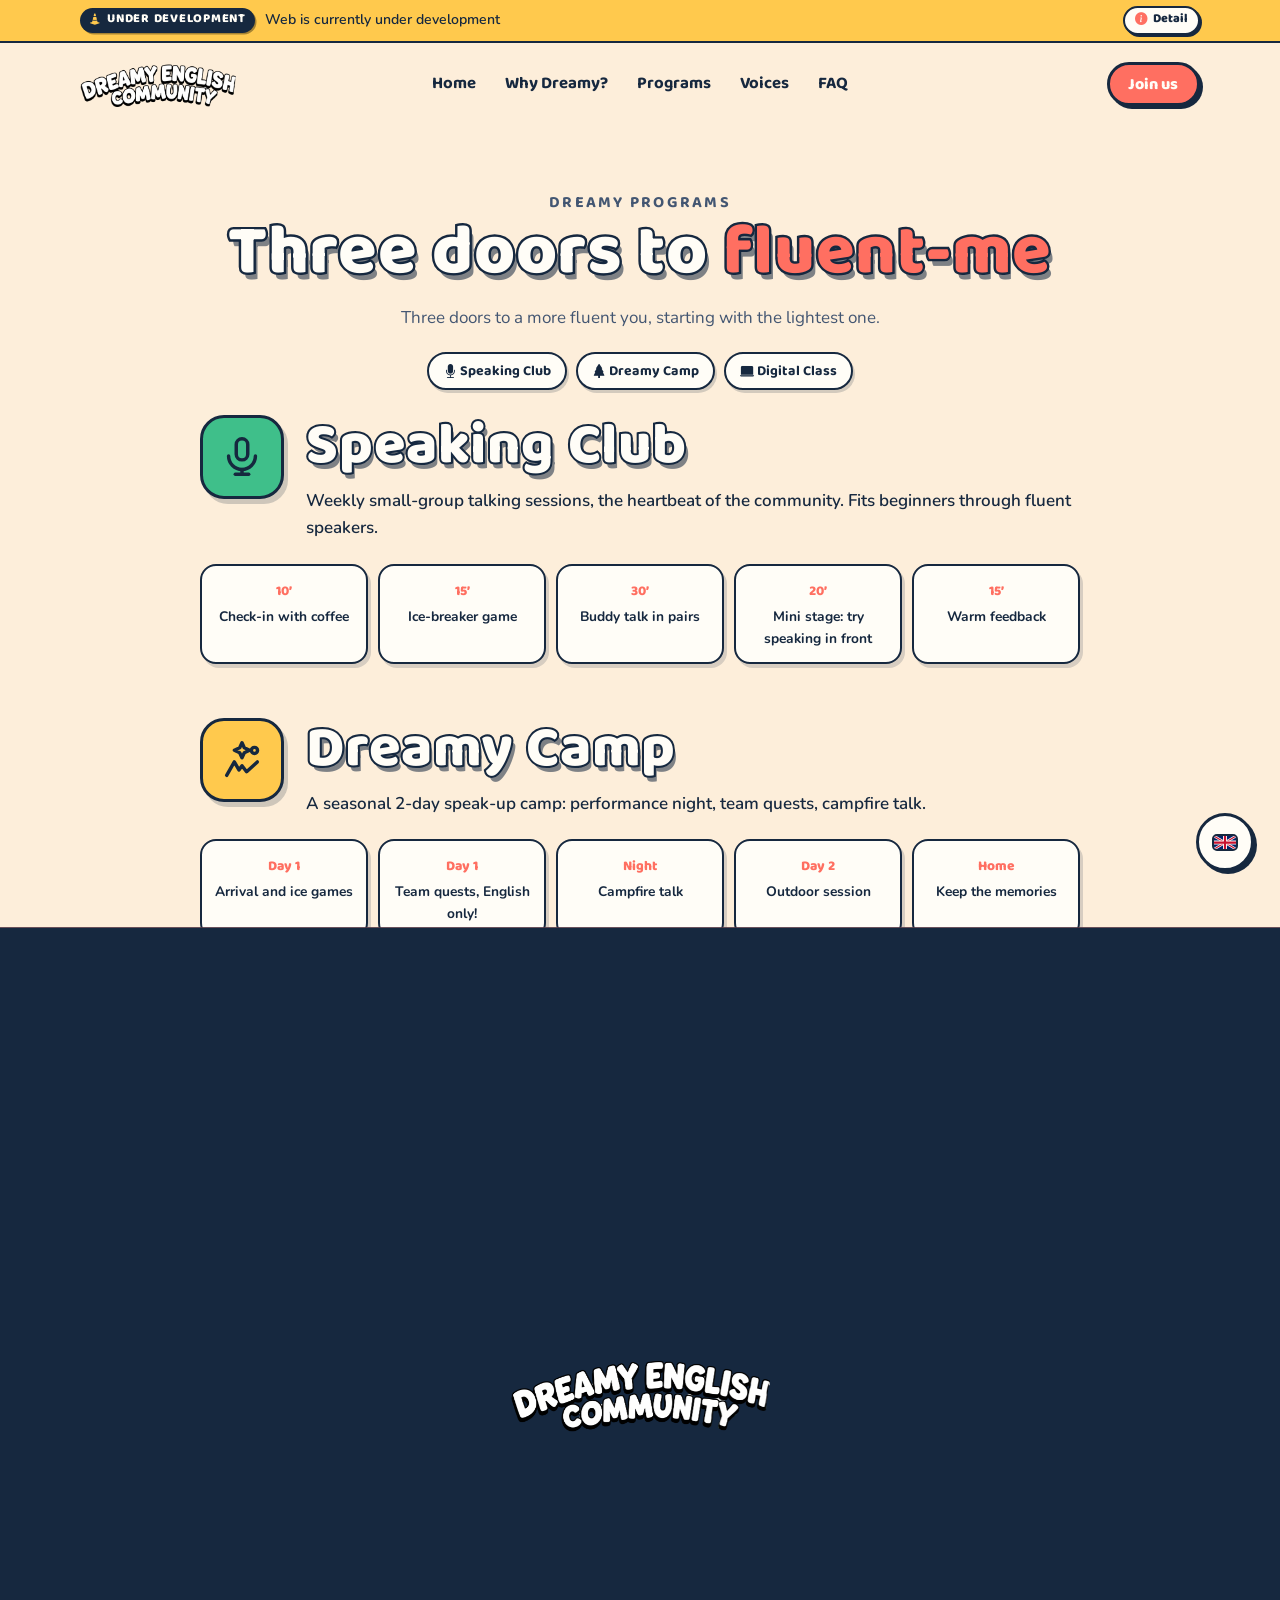
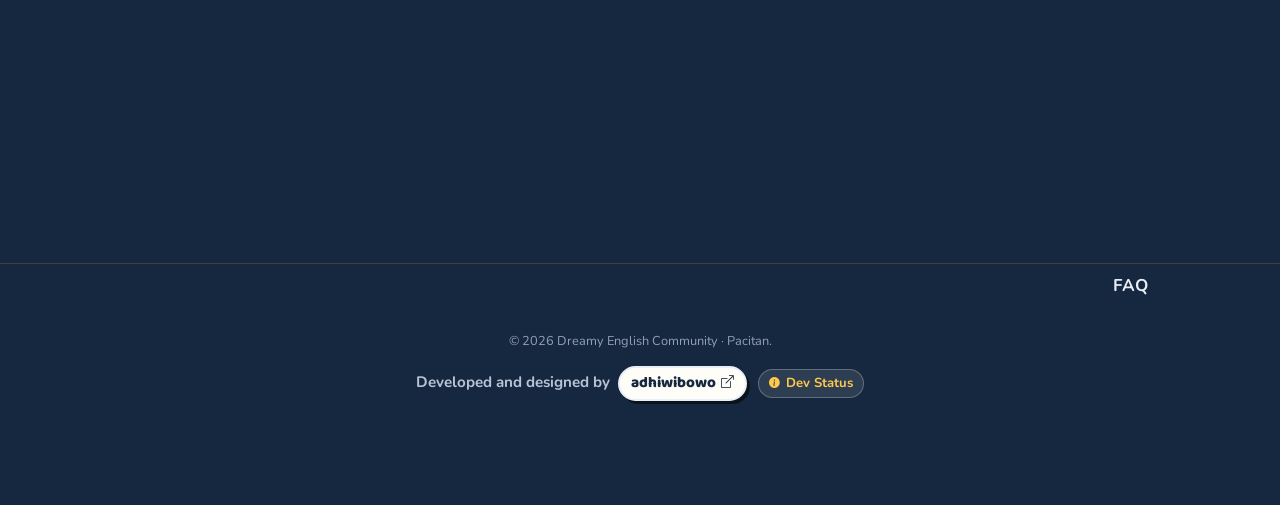
==== commit be637b7f: "dev mode" ====
--- a/programs.html
+++ b/programs.html
@@ -6,7 +6,8 @@
   <title>Programs · Dreamy English Community Pacitan</title>
   <meta name="description" content="Training programs at Dreamy English Community Pacitan: weekly Speaking Club, Dreamy Camp, and Digital Class." />
   <meta name="theme-color" content="#fdeeda" />
-  <link rel="icon" type="image/svg+xml" href="assets/img/favicon.svg" />
+  <link rel="icon" type="image/webp" href="assets/img/favicon.webp" />
+  <link rel="apple-touch-icon" href="assets/img/favicon.webp" />
   <!-- Logo wordmark DMC (asli komunitas) -->
   <link rel="preload" as="image" type="image/webp" href="assets/img/DMC.webp" />
   <link rel="preconnect" href="https://fonts.googleapis.com" />
@@ -277,22 +278,25 @@
   <!-- Modal join (identik dengan halaman utama) -->
   <div class="modal" id="modal-join" role="dialog" aria-modal="true" aria-labelledby="join-title" hidden>
     <div class="modal__backdrop" data-close-modal></div>
-    <div class="modal__panel">
-      <button class="modal__close" data-close-modal aria-label="Close">
+    <div class="modal__shell">
+      <button class="modal__close" data-close-modal aria-label="Tutup / Close">
         <svg viewBox="0 0 24 24" fill="none" stroke="currentColor" stroke-width="3" stroke-linecap="round"><path d="M5 5l14 14M19 5L5 19"/></svg>
       </button>
-      <img class="modal__logo" src="assets/img/DMC.webp" alt="" width="967" height="272" loading="lazy" decoding="async">
-      <h3 id="join-title"><span data-i18n="modal.title">Join Dreamy!</span> <i class="bi bi-stars" style="color:var(--coral)" aria-hidden="true"></i></h3>
-      <p class="modal__intro" data-i18n="modal.intro">Three easy steps to join the community:</p>
-      <ol class="modal__steps">
-        <li><span class="n">1</span><span data-i18n="modal.s1">Say hi on our contact, and the admin will greet you.</span></li>
-        <li><span class="n">2</span><span data-i18n="modal.s2">Join the community group for schedules.</span></li>
-        <li><span class="n">3</span><span data-i18n="modal.s3">Show up and shine at the next meetup!</span></li>
-      </ol>
-      <!-- TODO: ganti tautan berikut dengan kontak asli komunitas -->
-      <div class="modal__links">
-        <a class="btn btn--coral" href="#" rel="noopener"><span data-i18n="modal.wa">Chat via WhatsApp</span></a>
-        <a class="btn btn--ghost" href="#" rel="noopener"><span data-i18n="modal.ig">DM via Instagram</span></a>
+
+      <div class="modal__panel">
+        <img class="modal__logo" src="assets/img/DMC.webp" alt="" width="967" height="272" loading="lazy" decoding="async">
+        <h3 id="join-title"><span data-i18n="modal.title">Join Dreamy!</span> <i class="bi bi-stars" style="color:var(--coral)" aria-hidden="true"></i></h3>
+        <p class="modal__intro" data-i18n="modal.intro">Three easy steps to join the community:</p>
+        <ol class="modal__steps">
+          <li><span class="n">1</span><span data-i18n="modal.s1">Say hi on our contact, and the admin will greet you.</span></li>
+          <li><span class="n">2</span><span data-i18n="modal.s2">Join the community group for schedules.</span></li>
+          <li><span class="n">3</span><span data-i18n="modal.s3">Show up and shine at the next meetup!</span></li>
+        </ol>
+        <!-- TODO: ganti tautan berikut dengan kontak asli komunitas -->
+        <div class="modal__links">
+          <a class="btn btn--coral" href="#" rel="noopener"><span data-i18n="modal.wa">Chat via WhatsApp</span></a>
+          <a class="btn btn--ghost" href="#" rel="noopener"><span data-i18n="modal.ig">DM via Instagram</span></a>
+        </div>
       </div>
     </div>
   </div>
--- a/assets/css/style.css
+++ b/assets/css/style.css
@@ -1124,10 +1124,16 @@
   background: color-mix(in srgb, var(--ink) 60%, transparent);
   backdrop-filter: blur(5px);
 }
+.modal__shell {
+  position: relative;
+  width: min(100%, 480px);
+  max-width: 480px;
+  margin: auto;
+}
 .modal__panel {
   position: relative;
-  width: min(100%, 480px);
-  max-height: calc(100dvh - 2.6rem); /* layar kecil: panel bisa digulir */
+  width: 100%;
+  max-height: calc(100dvh - 3rem); /* layar kecil: panel bisa digulir */
   overflow: auto;
   background: var(--cream);
   border: 3px solid var(--ink);
@@ -1137,7 +1143,7 @@
 }
 .modal__close {
   position: absolute;
-  top: -16px; right: -10px;
+  top: -18px; right: -12px;
   width: 44px; height: 44px;
   background: var(--coral);
   color: var(--paper);
@@ -1146,9 +1152,11 @@
   display: grid; place-items: center;
   box-shadow: 3px 3px 0 var(--ink);
   transition: transform 0.2s ease, box-shadow 0.2s ease;
-  z-index: 2;
-}
-.modal__close:hover { transform: rotate(8deg) scale(1.06); }
+  z-index: 10;
+  cursor: pointer;
+}
+.modal__close:hover { transform: rotate(8deg) scale(1.08); }
+.modal__close:active { transform: translate(2px, 2px); box-shadow: 1px 1px 0 var(--ink); }
 .modal__close svg { width: 18px; }
 /* Logo komunitas di atas judul modal */
 .modal__logo {
@@ -1189,12 +1197,6 @@
 .modal__links { display: grid; gap: 0.7rem; }
 
 /* ---------- Modal Khusus: Under Development ---------- */
-.modal__shell {
-  position: relative;
-  width: min(100%, 480px);
-  max-width: 480px;
-  margin: auto;
-}
 .dev-modal__close {
   position: absolute;
   top: -18px;
@@ -1320,30 +1322,73 @@
   gap: 0.45em;
 }
 
-/* Penyesuaian mobile: tidak perlu scroll, tombol close tetap diluar */
+/* Penyesuaian mobile: tidak perlu scroll, tombol close tetap diluar untuk SEMUA modal */
 @media (max-width: 600px) {
-  .modal.modal--dev {
+  .modal {
     padding: 0.85rem;
   }
+  .modal__shell,
   .dev-modal__shell {
     width: 100%;
     max-width: 400px;
   }
+  .modal__close,
   .dev-modal__close {
     top: -14px;
     right: -6px;
     width: 38px;
     height: 38px;
     box-shadow: 2px 2px 0 var(--ink);
-  }
+    z-index: 10;
+  }
+  .modal__close svg,
   .dev-modal__close svg {
     width: 16px;
   }
+  .modal__panel,
   .dev-modal__panel {
     padding: 1.25rem 1rem 1.1rem;
     max-height: none; /* Di mobile pas di layar, tanpa perlu scroll */
     overflow: visible;
     box-shadow: 6px 7px 0 color-mix(in srgb, var(--ink) 45%, transparent);
+  }
+  .modal__logo {
+    width: min(135px, 40%);
+    margin: 0 auto 0.6rem;
+  }
+  .modal h3 {
+    font-size: 1.35rem;
+    margin-bottom: 0.25rem;
+  }
+  .modal__intro {
+    font-size: 0.86rem;
+    margin-bottom: 0.75rem;
+  }
+  .modal__steps {
+    gap: 0.45rem;
+    margin-bottom: 0.85rem;
+  }
+  .modal__steps li {
+    padding: 0.45rem 0.65rem;
+    font-size: 0.82rem;
+    gap: 0.55rem;
+    border-radius: 13px;
+  }
+  .modal__steps .n {
+    width: 26px;
+    height: 26px;
+    font-size: 0.8rem;
+  }
+  .modal__links {
+    display: grid;
+    grid-template-columns: 1fr 1fr;
+    gap: 0.5rem;
+  }
+  .modal__links .btn {
+    padding: 0.65em 0.4em;
+    font-size: 0.84rem;
+    justify-content: center;
+    text-align: center;
   }
   .dev-modal__badge {
     padding: 0.25rem 0.75rem;
